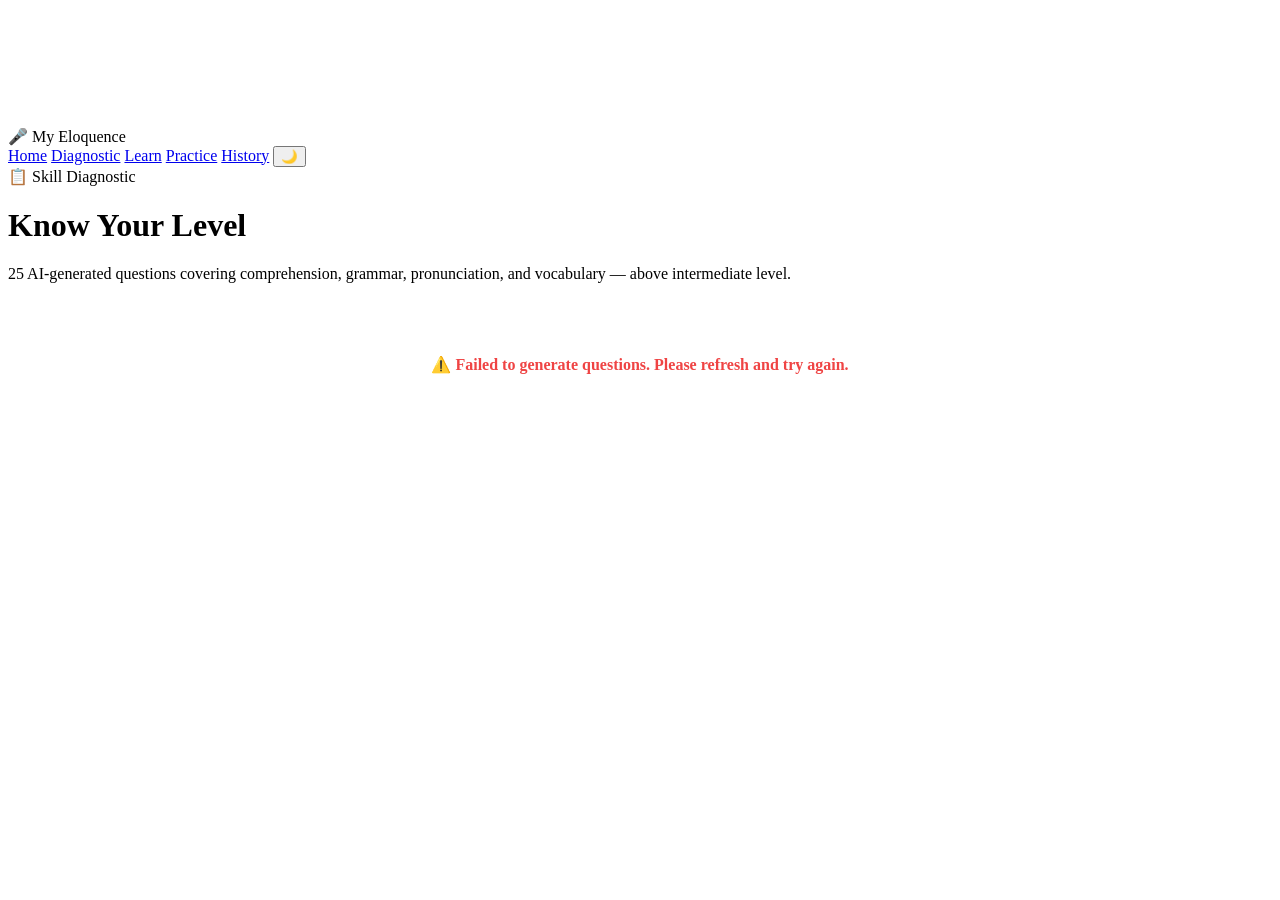
==== diagnostic.html @ 555edbc2 "login system included" ====
<!DOCTYPE html>
<html lang="en">
<head>
  <meta name="viewport" content="width=device-width, initial-scale=1.0">
  <title>My Eloquence— Diagnostic Test</title>
  <link href="https://fonts.googleapis.com/css2?family=Outfit:wght@400;500;600;700;800;900&display=swap" rel="stylesheet">
  <link rel="stylesheet" href="style.css">
  <style>
    .quiz-wrap { animation: fadeUp 0.6s ease both; }

    .progress-bar-bg {
      background: rgba(99,102,241,0.12);
      border-radius: 99px;
      height: 8px;
      margin-bottom: 28px;
      overflow: hidden;
    }
    .progress-bar-fill {
      height: 100%;
      background: linear-gradient(90deg, var(--primary), var(--accent));
      border-radius: 99px;
      transition: width 0.4s ease;
    }

    .q-number { font-size: 0.8rem; font-weight: 800; color: var(--primary); text-transform: uppercase; letter-spacing: 1px; margin-bottom: 10px; }
    .q-category { display: inline-block; font-size: 0.75rem; font-weight: 700; padding: 3px 12px; border-radius: 99px; margin-bottom: 14px; }
    .cat-grammar { background: rgba(99,102,241,0.12); color: #6366f1; }
    .cat-vocabulary { background: rgba(34,211,238,0.12); color: #0891b2; }
    .cat-pronunciation { background: rgba(251,146,60,0.15); color: #ea580c; }
    .cat-comprehension { background: rgba(34,197,94,0.12); color: #16a34a; }

    .q-text { font-size: 1.15rem; font-weight: 700; color: var(--text); margin-bottom: 22px; line-height: 1.5; }

    .options { display: flex; flex-direction: column; gap: 12px; }

    .option {
      background: rgba(255,255,255,0.7);
      border: 2px solid var(--border);
      border-radius: 14px;
      padding: 14px 18px;
      font-family: 'Nunito', sans-serif;
      font-size: 0.97rem;
      font-weight: 600;
      color: var(--text);
      cursor: pointer;
      text-align: left;
      transition: all 0.2s ease;
    }
    .option:hover { border-color: var(--primary); background: rgba(99,102,241,0.07); transform: translateX(4px); }
    .option.correct { border-color: #22c55e; background: rgba(34,197,94,0.1); color: #15803d; }
    .option.wrong { border-color: #ef4444; background: rgba(239,68,68,0.1); color: #dc2626; }
    .option.disabled { pointer-events: none; }

    .next-btn { display: none; margin-top: 20px; width: 100%; justify-content: center; }

    .result-wrap { text-align: center; animation: fadeUp 0.7s ease both; }
    .score-circle {
      width: 140px; height: 140px;
      border-radius: 50%;
      background: linear-gradient(135deg, var(--primary), var(--accent));
      display: flex; flex-direction: column;
      align-items: center; justify-content: center;
      margin: 0 auto 24px;
      box-shadow: 0 12px 40px rgba(99,102,241,0.35);
    }
    .score-num { font-family: 'Syne', sans-serif; font-size: 2.8rem; font-weight: 800; color: white; line-height: 1; }
    .score-label { font-size: 0.8rem; font-weight: 700; color: rgba(255,255,255,0.8); }

    .level-badge { display: inline-block; font-size: 1.1rem; font-weight: 800; padding: 10px 28px; border-radius: 99px; margin-bottom: 20px; }
    .level-beginner { background: rgba(239,68,68,0.12); color: #dc2626; border: 2px solid rgba(239,68,68,0.25); }
    .level-intermediate { background: rgba(251,146,60,0.12); color: #ea580c; border: 2px solid rgba(251,146,60,0.25); }
    .level-advanced { background: rgba(34,197,94,0.12); color: #16a34a; border: 2px solid rgba(34,197,94,0.25); }

    .result-msg { font-size: 1rem; color: var(--text-muted); line-height: 1.7; max-width: 420px; margin: 0 auto 28px; }

    .section-scores { display: grid; grid-template-columns: repeat(2, 1fr); gap: 12px; margin: 24px 0; text-align: left; }
    .section-score-item { background: rgba(255,255,255,0.7); border: 1px solid var(--border); border-radius: 14px; padding: 14px 16px; }
    .section-score-item .s-label { font-size: 0.78rem; font-weight: 800; text-transform: uppercase; letter-spacing: 0.8px; color: var(--text-muted); margin-bottom: 6px; }
    .section-score-item .s-val { font-size: 1.3rem; font-weight: 900; color: var(--primary); }

    .result-actions { display: flex; gap: 12px; justify-content: center; flex-wrap: wrap; margin-top: 10px; }

    .loading-box { text-align: center; padding: 40px 20px; }
    .loading-box .spinner {
      width: 48px; height: 48px;
      border: 4px solid rgba(99,102,241,0.2);
      border-top-color: var(--primary);
      border-radius: 50%;
      animation: spin 0.8s linear infinite;
      margin: 0 auto 16px;
    }
    @keyframes spin { to { transform: rotate(360deg); } }
    .loading-box p { font-weight: 700; color: var(--text-muted); }

    body.dark .option { background: rgba(30,30,50,0.7); color: #e2e8f0; border-color: rgba(99,102,241,0.2); }
    body.dark .option:hover { background: rgba(99,102,241,0.15); }
    body.dark .option.correct { background: rgba(34,197,94,0.15); color: #4ade80; }
    body.dark .option.wrong { background: rgba(239,68,68,0.15); color: #f87171; }
    body.dark .q-text { color: #e2e8f0; }
    body.dark .section-score-item { background: rgba(30,30,50,0.7); border-color: rgba(99,102,241,0.2); }
    body.dark .result-msg { color: #94a3b8; }
    body.dark .progress-bar-bg { background: rgba(99,102,241,0.2); }

    @media (max-width: 600px) {
      .section-scores { grid-template-columns: 1fr; }
      .score-circle { width: 120px; height: 120px; }
      .score-num { font-size: 2.2rem; }
    }
  </style>
</head>
<body>

<div class="bg-orb orb1"></div>
<div class="bg-orb orb2"></div>
<div class="bg-orb orb3"></div>
<div class="particles" id="particles"></div>

<div class="container">

  <nav>
    <div class="logo">🎤 My Eloquence</div>
   <div class="nav-links">
  <a href="index.html">Home</a>
  <a href="diagnostic.html" class="active">Diagnostic</a>
  <a href="learn.html">Learn</a>
  <a href="exercise.html">Practice</a>
  <a href="history.html">History</a>
  <button class="dark-toggle" id="darkToggle" onclick="toggleDark()">🌙</button>
</div>
  </nav>

  <div class="page-header">
    <div class="badge">📋 Skill Diagnostic</div>
    <h1>Know Your <span class="highlight">Level</span></h1>
    <p class="subtitle">25 AI-generated questions covering comprehension, grammar, pronunciation, and vocabulary — above intermediate level.</p>
  </div>

  <!-- Loading -->
  <div class="card loading-box" id="loadingCard">
    <div class="spinner"></div>
    <p>AI is generating your 25 questions...</p>
  </div>

  <!-- Quiz -->
  <div class="card quiz-wrap" id="quizCard" style="display:none;">
    <div class="q-number" id="qNumber">Question 1 of 25</div>
    <div class="progress-bar-bg">
      <div class="progress-bar-fill" id="progressBar" style="width: 4%"></div>
    </div>
    <div class="q-category" id="qCategory"></div>
    <div class="q-text" id="qText"></div>
    <div class="options" id="optionsContainer"></div>
    <button class="btn-primary next-btn" id="nextBtn" onclick="nextQuestion()">
      Next <svg width="16" height="16" viewBox="0 0 24 24" fill="none" stroke="currentColor" stroke-width="2.5"><path d="M5 12h14M12 5l7 7-7 7"/></svg>
    </button>
  </div>

  <!-- Results -->
  <div class="card result-wrap" id="resultCard" style="display:none;">
    <div class="score-circle">
      <div class="score-num" id="scoreNum">0</div>
      <div class="score-label">out of 25</div>
    </div>
    <div class="level-badge" id="levelBadge"></div>
    <p class="result-msg" id="resultMsg"></p>
    <div class="section-scores">
      <div class="section-score-item">
        <div class="s-label">📖 Comprehension</div>
        <div class="s-val" id="sComprehension">0/5</div>
      </div>
      <div class="section-score-item">
        <div class="s-label">🔤 Grammar</div>
        <div class="s-val" id="sGrammar">0/10</div>
      </div>
      <div class="section-score-item">
        <div class="s-label">🗣️ Pronunciation</div>
        <div class="s-val" id="sPronunciation">0/5</div>
      </div>
      <div class="section-score-item">
        <div class="s-label">📚 Vocabulary</div>
        <div class="s-val" id="sVocabulary">0/5</div>
      </div>
    </div>
    <div class="result-actions">
      <button class="btn-secondary" onclick="startQuiz()">🔄 New AI Test</button>
      <a href="exercise.html"><button class="btn-primary">🎤 Start Practicing</button></a>
    </div>
  </div>

</div>

<script>
let questions = [];
let current = 0;
let score = 0;
let sectionScores = { Comprehension: 0, Grammar: 0, Pronunciation: 0, Vocabulary: 0 };

async function startQuiz() {
  current = 0; score = 0;
  sectionScores = { Comprehension: 0, Grammar: 0, Pronunciation: 0, Vocabulary: 0 };

  document.getElementById('resultCard').style.display = 'none';
  document.getElementById('quizCard').style.display = 'none';
  document.getElementById('loadingCard').style.display = 'block';
  document.getElementById('loadingCard').innerHTML = `<div class="spinner"></div><p>AI is generating your 25 questions...</p>`;

  try {
    const response = await fetch("https://speech-ai-website-1.onrender.com/generate-questions", {
      method: "POST",
      headers: { "Content-Type": "application/json" }
    });

    const data = await response.json();
    questions = data.questions;

    document.getElementById('loadingCard').style.display = 'none';
    document.getElementById('quizCard').style.display = 'block';
    loadQuestion();

  } catch (err) {
    console.error(err);
    document.getElementById('loadingCard').innerHTML = `
      <p style="color:#ef4444;font-weight:700;">⚠️ Failed to generate questions. Please refresh and try again.</p>
    `;
  }
}

function getCatClass(category) {
  const map = {
    "Grammar": "cat-grammar",
    "Vocabulary": "cat-vocabulary",
    "Pronunciation": "cat-pronunciation",
    "Comprehension": "cat-comprehension"
  };
  return map[category] || "cat-grammar";
}

function loadQuestion() {
  const q = questions[current];
  document.getElementById('qNumber').textContent = `Question ${current + 1} of ${questions.length}`;
  document.getElementById('progressBar').style.width = `${((current + 1) / questions.length) * 100}%`;
  document.getElementById('qCategory').textContent = q.category;
  document.getElementById('qCategory').className = `q-category ${getCatClass(q.category)}`;
  document.getElementById('qText').textContent = q.question;

  const container = document.getElementById('optionsContainer');
  container.innerHTML = '';
  q.options.forEach((opt, i) => {
    const btn = document.createElement('button');
    btn.className = 'option';
    btn.textContent = opt;
    btn.onclick = () => selectAnswer(i, btn);
    container.appendChild(btn);
  });

  document.getElementById('nextBtn').style.display = 'none';
}

function selectAnswer(index, btn) {
  const q = questions[current];
  const allOptions = document.querySelectorAll('.option');
  allOptions.forEach(o => o.classList.add('disabled'));

  if (index === q.answer) {
    btn.classList.add('correct');
    score++;
    if (sectionScores[q.category] !== undefined) sectionScores[q.category]++;
  } else {
    btn.classList.add('wrong');
    allOptions[q.answer].classList.add('correct');
  }

  const nextBtn = document.getElementById('nextBtn');
  nextBtn.style.display = 'flex';
  nextBtn.textContent = current === questions.length - 1 ? '🏁 See Results' : 'Next →';
}

function nextQuestion() {
  current++;
  if (current < questions.length) {
    loadQuestion();
  } else {
    showResults();
  }
}

function showResults() {
  document.getElementById('quizCard').style.display = 'none';
  document.getElementById('resultCard').style.display = 'block';
  document.getElementById('scoreNum').textContent = score;

  let level, msg, badgeClass;
  if (score <= 10) {
    level = "Beginner"; badgeClass = "level-beginner";
    msg = "Keep practicing! Focus on grammar fundamentals, build your vocabulary daily, and read more to improve comprehension. My Eloquence is here to help you grow.";
  } else if (score <= 18) {
    level = "Intermediate"; badgeClass = "level-intermediate";
    msg = "Solid performance! You have a good grasp of English but push further — focus on advanced grammar, pronunciation precision, and reading complex texts.";
  } else {
    level = "Advanced"; badgeClass = "level-advanced";
    msg = "Outstanding! You're at an advanced level. Focus on mastering nuance, tone, and delivery to become a truly exceptional public speaker.";
  }

  const badge = document.getElementById('levelBadge');
  badge.textContent = `🏅 ${level}`;
  badge.className = `level-badge ${badgeClass}`;
  document.getElementById('resultMsg').textContent = msg;

  document.getElementById('sComprehension').textContent = `${sectionScores['Comprehension']}/5`;
  document.getElementById('sGrammar').textContent = `${sectionScores['Grammar']}/10`;
  document.getElementById('sPronunciation').textContent = `${sectionScores['Pronunciation']}/5`;
  document.getElementById('sVocabulary').textContent = `${sectionScores['Vocabulary']}/5`;
}

function toggleDark() {
  document.body.classList.toggle('dark');
  const btn = document.getElementById('darkToggle');
  btn.textContent = document.body.classList.contains('dark') ? '☀️' : '🌙';
  localStorage.setItem('dark', document.body.classList.contains('dark'));
}
if (localStorage.getItem('dark') === 'true') {
  document.body.classList.add('dark');
  document.getElementById('darkToggle').textContent = '☀️';
}

const container = document.getElementById('particles');
for (let i = 0; i < 18; i++) {
  const p = document.createElement('div');
  p.className = 'particle';
  p.style.left = Math.random() * 100 + 'vw';
  p.style.animationDelay = Math.random() * 8 + 's';
  p.style.animationDuration = (6 + Math.random() * 8) + 's';
  p.style.width = p.style.height = (4 + Math.random() * 6) + 'px';
  p.style.opacity = 0.15 + Math.random() * 0.25;
  container.appendChild(p);
}

startQuiz();
</script>

</body>
</html>
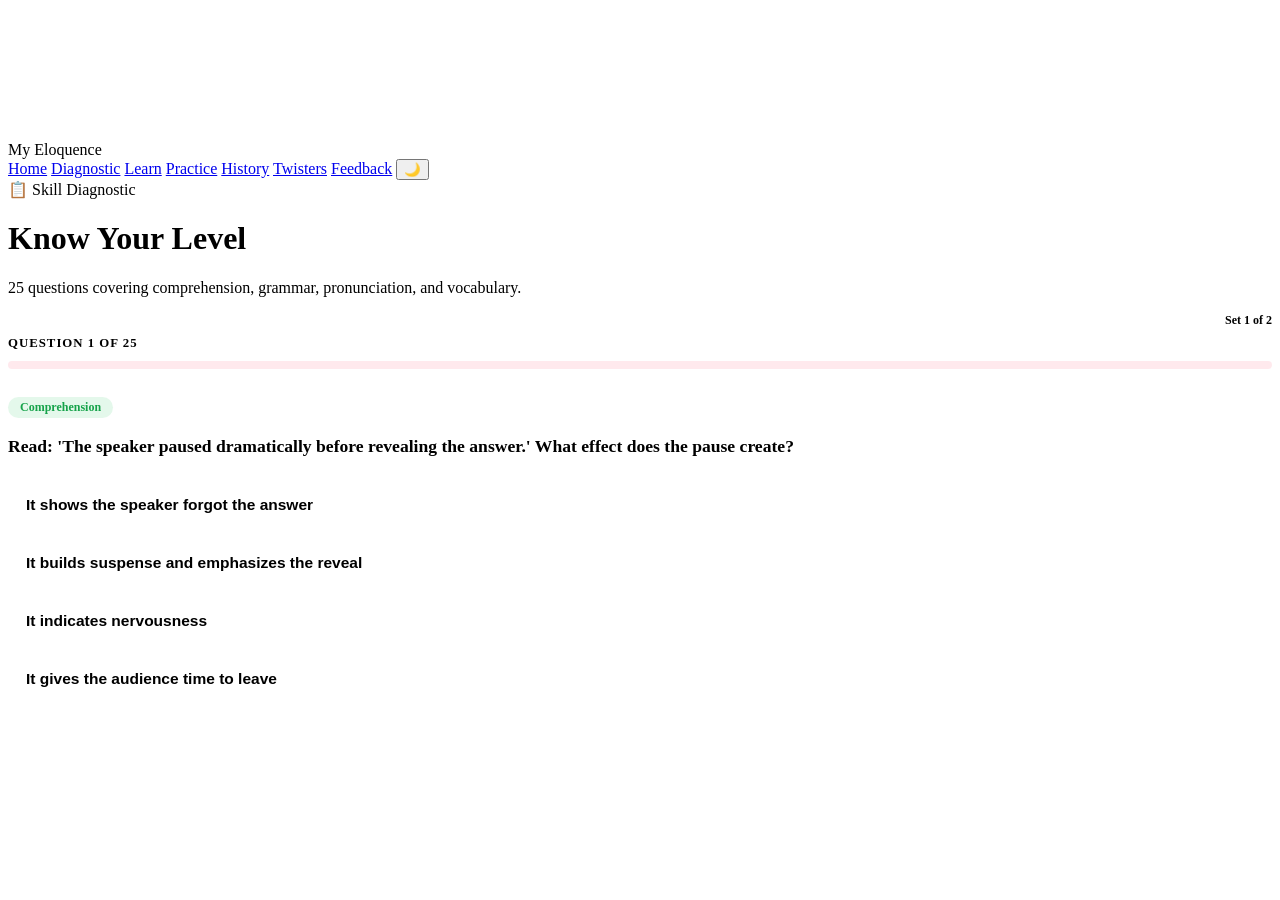
==== commit 1a4e0650: "icon change" ====
--- a/diagnostic.html
+++ b/diagnostic.html
@@ -1,106 +1,52 @@
 <!DOCTYPE html>
 <html lang="en">
 <head>
+  <meta charset="UTF-8">
   <meta name="viewport" content="width=device-width, initial-scale=1.0">
-  <title>My Eloquence— Diagnostic Test</title>
+  <title>My Eloquence — Diagnostic Test</title>
   <link href="https://fonts.googleapis.com/css2?family=Outfit:wght@400;500;600;700;800;900&display=swap" rel="stylesheet">
   <link rel="stylesheet" href="style.css">
   <style>
     .quiz-wrap { animation: fadeUp 0.6s ease both; }
-
-    .progress-bar-bg {
-      background: rgba(99,102,241,0.12);
-      border-radius: 99px;
-      height: 8px;
-      margin-bottom: 28px;
-      overflow: hidden;
-    }
-    .progress-bar-fill {
-      height: 100%;
-      background: linear-gradient(90deg, var(--primary), var(--accent));
-      border-radius: 99px;
-      transition: width 0.4s ease;
-    }
-
+    .progress-bar-bg { background: rgba(255,75,110,0.12); border-radius: 99px; height: 8px; margin-bottom: 28px; overflow: hidden; }
+    .progress-bar-fill { height: 100%; background: linear-gradient(90deg, var(--primary), var(--accent)); border-radius: 99px; transition: width 0.4s ease; }
     .q-number { font-size: 0.8rem; font-weight: 800; color: var(--primary); text-transform: uppercase; letter-spacing: 1px; margin-bottom: 10px; }
     .q-category { display: inline-block; font-size: 0.75rem; font-weight: 700; padding: 3px 12px; border-radius: 99px; margin-bottom: 14px; }
     .cat-grammar { background: rgba(99,102,241,0.12); color: #6366f1; }
     .cat-vocabulary { background: rgba(34,211,238,0.12); color: #0891b2; }
     .cat-pronunciation { background: rgba(251,146,60,0.15); color: #ea580c; }
     .cat-comprehension { background: rgba(34,197,94,0.12); color: #16a34a; }
-
-    .q-text { font-size: 1.15rem; font-weight: 700; color: var(--text); margin-bottom: 22px; line-height: 1.5; }
-
+    .q-text { font-size: 1.1rem; font-weight: 700; color: var(--text); margin-bottom: 22px; line-height: 1.6; }
     .options { display: flex; flex-direction: column; gap: 12px; }
-
-    .option {
-      background: rgba(255,255,255,0.7);
-      border: 2px solid var(--border);
-      border-radius: 14px;
-      padding: 14px 18px;
-      font-family: 'Nunito', sans-serif;
-      font-size: 0.97rem;
-      font-weight: 600;
-      color: var(--text);
-      cursor: pointer;
-      text-align: left;
-      transition: all 0.2s ease;
-    }
-    .option:hover { border-color: var(--primary); background: rgba(99,102,241,0.07); transform: translateX(4px); }
+    .option { background: rgba(255,255,255,0.7); border: 2px solid var(--border); border-radius: 14px; padding: 14px 18px; font-family: 'Outfit', sans-serif; font-size: 0.97rem; font-weight: 600; color: var(--text); cursor: pointer; text-align: left; transition: all 0.2s ease; }
+    .option:hover { border-color: var(--primary); background: rgba(255,75,110,0.06); transform: translateX(4px); }
     .option.correct { border-color: #22c55e; background: rgba(34,197,94,0.1); color: #15803d; }
     .option.wrong { border-color: #ef4444; background: rgba(239,68,68,0.1); color: #dc2626; }
     .option.disabled { pointer-events: none; }
-
     .next-btn { display: none; margin-top: 20px; width: 100%; justify-content: center; }
-
     .result-wrap { text-align: center; animation: fadeUp 0.7s ease both; }
-    .score-circle {
-      width: 140px; height: 140px;
-      border-radius: 50%;
-      background: linear-gradient(135deg, var(--primary), var(--accent));
-      display: flex; flex-direction: column;
-      align-items: center; justify-content: center;
-      margin: 0 auto 24px;
-      box-shadow: 0 12px 40px rgba(99,102,241,0.35);
-    }
-    .score-num { font-family: 'Syne', sans-serif; font-size: 2.8rem; font-weight: 800; color: white; line-height: 1; }
+    .score-circle { width: 140px; height: 140px; border-radius: 50%; background: linear-gradient(135deg, var(--primary), var(--accent)); display: flex; flex-direction: column; align-items: center; justify-content: center; margin: 0 auto 24px; box-shadow: 0 12px 40px rgba(255,75,110,0.3); }
+    .score-num { font-family: 'Outfit', sans-serif; font-size: 2.8rem; font-weight: 800; color: white; line-height: 1; }
     .score-label { font-size: 0.8rem; font-weight: 700; color: rgba(255,255,255,0.8); }
-
     .level-badge { display: inline-block; font-size: 1.1rem; font-weight: 800; padding: 10px 28px; border-radius: 99px; margin-bottom: 20px; }
     .level-beginner { background: rgba(239,68,68,0.12); color: #dc2626; border: 2px solid rgba(239,68,68,0.25); }
     .level-intermediate { background: rgba(251,146,60,0.12); color: #ea580c; border: 2px solid rgba(251,146,60,0.25); }
     .level-advanced { background: rgba(34,197,94,0.12); color: #16a34a; border: 2px solid rgba(34,197,94,0.25); }
-
     .result-msg { font-size: 1rem; color: var(--text-muted); line-height: 1.7; max-width: 420px; margin: 0 auto 28px; }
-
     .section-scores { display: grid; grid-template-columns: repeat(2, 1fr); gap: 12px; margin: 24px 0; text-align: left; }
     .section-score-item { background: rgba(255,255,255,0.7); border: 1px solid var(--border); border-radius: 14px; padding: 14px 16px; }
     .section-score-item .s-label { font-size: 0.78rem; font-weight: 800; text-transform: uppercase; letter-spacing: 0.8px; color: var(--text-muted); margin-bottom: 6px; }
     .section-score-item .s-val { font-size: 1.3rem; font-weight: 900; color: var(--primary); }
-
     .result-actions { display: flex; gap: 12px; justify-content: center; flex-wrap: wrap; margin-top: 10px; }
-
-    .loading-box { text-align: center; padding: 40px 20px; }
-    .loading-box .spinner {
-      width: 48px; height: 48px;
-      border: 4px solid rgba(99,102,241,0.2);
-      border-top-color: var(--primary);
-      border-radius: 50%;
-      animation: spin 0.8s linear infinite;
-      margin: 0 auto 16px;
-    }
-    @keyframes spin { to { transform: rotate(360deg); } }
-    .loading-box p { font-weight: 700; color: var(--text-muted); }
-
-    body.dark .option { background: rgba(30,30,50,0.7); color: #e2e8f0; border-color: rgba(99,102,241,0.2); }
-    body.dark .option:hover { background: rgba(99,102,241,0.15); }
+    .set-badge { font-size: 0.75rem; color: var(--text-muted); text-align: right; margin-bottom: 8px; font-weight: 600; }
+    body.dark .option { background: rgba(22,22,31,0.8); color: #f0f0ff; border-color: rgba(124,131,255,0.2); }
+    body.dark .option:hover { background: rgba(124,131,255,0.1); }
     body.dark .option.correct { background: rgba(34,197,94,0.15); color: #4ade80; }
     body.dark .option.wrong { background: rgba(239,68,68,0.15); color: #f87171; }
-    body.dark .q-text { color: #e2e8f0; }
-    body.dark .section-score-item { background: rgba(30,30,50,0.7); border-color: rgba(99,102,241,0.2); }
-    body.dark .result-msg { color: #94a3b8; }
-    body.dark .progress-bar-bg { background: rgba(99,102,241,0.2); }
-
+    body.dark .q-text { color: #f0f0ff; }
+    body.dark .section-score-item { background: rgba(22,22,31,0.8); border-color: rgba(124,131,255,0.2); }
+    body.dark .result-msg { color: #7070a0; }
+    body.dark .progress-bar-bg { background: rgba(124,131,255,0.15); }
     @media (max-width: 600px) {
       .section-scores { grid-template-columns: 1fr; }
       .score-circle { width: 120px; height: 120px; }
@@ -116,36 +62,31 @@
 <div class="particles" id="particles"></div>
 
 <div class="container">
-
   <nav>
-    <div class="logo">🎤 My Eloquence</div>
-   <div class="nav-links">
-  <a href="index.html">Home</a>
-  <a href="diagnostic.html" class="active">Diagnostic</a>
-  <a href="learn.html">Learn</a>
-  <a href="exercise.html">Practice</a>
-  <a href="history.html">History</a>
-  <button class="dark-toggle" id="darkToggle" onclick="toggleDark()">🌙</button>
-</div>
+    <div class="logo">My Eloquence</div>
+    <div class="nav-links">
+      <a href="index.html">Home</a>
+      <a href="diagnostic.html" class="active">Diagnostic</a>
+      <a href="learn.html">Learn</a>
+      <a href="exercise.html">Practice</a>
+      <a href="history.html">History</a>
+      <a href="twisters.html">Twisters</a>
+      <a href="feedback.html">Feedback</a>
+      <button class="dark-toggle" id="darkToggle" onclick="toggleDark()">🌙</button>
+    </div>
   </nav>
 
   <div class="page-header">
     <div class="badge">📋 Skill Diagnostic</div>
     <h1>Know Your <span class="highlight">Level</span></h1>
-    <p class="subtitle">25 AI-generated questions covering comprehension, grammar, pronunciation, and vocabulary — above intermediate level.</p>
+    <p class="subtitle">25 questions covering comprehension, grammar, pronunciation, and vocabulary.</p>
   </div>
 
-  <!-- Loading -->
-  <div class="card loading-box" id="loadingCard">
-    <div class="spinner"></div>
-    <p>AI is generating your 25 questions...</p>
-  </div>
-
-  <!-- Quiz -->
-  <div class="card quiz-wrap" id="quizCard" style="display:none;">
+  <div class="card quiz-wrap" id="quizCard">
+    <div class="set-badge" id="setBadge"></div>
     <div class="q-number" id="qNumber">Question 1 of 25</div>
     <div class="progress-bar-bg">
-      <div class="progress-bar-fill" id="progressBar" style="width: 4%"></div>
+      <div class="progress-bar-fill" id="progressBar" style="width:4%"></div>
     </div>
     <div class="q-category" id="qCategory"></div>
     <div class="q-text" id="qText"></div>
@@ -155,7 +96,6 @@
     </button>
   </div>
 
-  <!-- Results -->
   <div class="card result-wrap" id="resultCard" style="display:none;">
     <div class="score-circle">
       <div class="score-num" id="scoreNum">0</div>
@@ -182,57 +122,80 @@
       </div>
     </div>
     <div class="result-actions">
-      <button class="btn-secondary" onclick="startQuiz()">🔄 New AI Test</button>
+      <button class="btn-secondary" onclick="location.reload()">🔄 Try Other Set</button>
       <a href="exercise.html"><button class="btn-primary">🎤 Start Practicing</button></a>
     </div>
   </div>
-
 </div>
 
 <script>
-let questions = [];
-let current = 0;
-let score = 0;
+const set1 = [
+  { category: "Comprehension", question: "Read: 'The speaker paused dramatically before revealing the answer.' What effect does the pause create?", options: ["It shows the speaker forgot the answer", "It builds suspense and emphasizes the reveal", "It indicates nervousness", "It gives the audience time to leave"], answer: 1 },
+  { category: "Comprehension", question: "Read: 'Her monotone delivery put the audience to sleep despite her brilliant content.' What is the main issue?", options: ["The content was poor", "The delivery lacked vocal variety", "She spoke too fast", "She used too many filler words"], answer: 1 },
+  { category: "Comprehension", question: "Read: 'He used anaphora — repeating I have a dream — to build emotional momentum.' What is anaphora?", options: ["A type of pause", "Repetition of a phrase at the start of successive sentences", "A breathing technique", "A question and answer technique"], answer: 1 },
+  { category: "Comprehension", question: "Read: 'The debater used logos — citing statistics and peer-reviewed research — to support her claim.' What is logos?", options: ["Emotional appeal", "Appeal through logic and evidence", "Speaker credibility", "Use of metaphors"], answer: 1 },
+  { category: "Comprehension", question: "Read: 'Despite his strong vocabulary, his mispronunciation of key terms undermined his credibility.' What is the main takeaway?", options: ["Vocabulary is not important", "Pronunciation affects how credible a speaker sounds", "Key terms should be avoided", "Credibility depends only on content"], answer: 1 },
+  { category: "Grammar", question: "Choose the correct sentence:", options: ["Neither of the students have submitted their work.", "Neither of the students has submitted their work.", "Neither of the students has submitted his work.", "Neither of the student has submitted their work."], answer: 1 },
+  { category: "Grammar", question: "Which sentence uses the subjunctive mood correctly?", options: ["I wish I was taller.", "I wish I were taller.", "I wish I am taller.", "I wish I be taller."], answer: 1 },
+  { category: "Grammar", question: "Identify the correct passive voice:", options: ["The report was wrote by the manager.", "The report was written by the manager.", "The report were written by the manager.", "The report has wrote by the manager."], answer: 1 },
+  { category: "Grammar", question: "Which is the correct third conditional?", options: ["If I studied, I would pass.", "If I had studied, I would have passed.", "If I would study, I will pass.", "If I study, I would have passed."], answer: 1 },
+  { category: "Grammar", question: "Choose the correct article usage:", options: ["She is best student in class.", "She is the best student in the class.", "She is a best student in class.", "She is best student in the class."], answer: 1 },
+  { category: "Grammar", question: "Which sentence has correct subject-verb agreement?", options: ["The team are playing well.", "The team is playing well.", "The teams is playing well.", "The team were playing good."], answer: 1 },
+  { category: "Grammar", question: "Identify the dangling modifier:", options: ["Running quickly, the bus was missed.", "Running quickly, she missed the bus.", "She missed the bus running quickly.", "The bus was missed because she ran."], answer: 0 },
+  { category: "Grammar", question: "Choose the correct tense: 'By the time she arrived, they ___ for two hours.'", options: ["waited", "were waiting", "had been waiting", "have been waiting"], answer: 2 },
+  { category: "Grammar", question: "Which uses the gerund correctly?", options: ["She avoided to speak in public.", "She avoided speaking in public.", "She avoided speak in public.", "She avoided spoken in public."], answer: 1 },
+  { category: "Grammar", question: "Identify the correct comparative form:", options: ["This speech is more better than the last.", "This speech is better than the last.", "This speech is more good than the last.", "This speech is gooder than the last."], answer: 1 },
+  { category: "Pronunciation", question: "Which word has a silent 'b'?", options: ["bomb", "born", "bent", "bind"], answer: 0 },
+  { category: "Pronunciation", question: "How is 'cache' correctly pronounced?", options: ["ka-SHAY", "CATCH", "CASH", "KAY-she"], answer: 2 },
+  { category: "Pronunciation", question: "Which word is stressed on the SECOND syllable?", options: ["PREsent (noun)", "beGIN", "TAble", "OPen"], answer: 1 },
+  { category: "Pronunciation", question: "The word 'colonel' is pronounced as:", options: ["col-O-nel", "KER-nel", "COL-nel", "col-o-NEL"], answer: 1 },
+  { category: "Pronunciation", question: "In which word does 'gh' make an 'f' sound?", options: ["though", "through", "tough", "thought"], answer: 2 },
+  { category: "Vocabulary", question: "What does 'loquacious' mean?", options: ["Silent and reserved", "Extremely talkative", "Well-organized", "Highly intelligent"], answer: 1 },
+  { category: "Vocabulary", question: "Choose the correct word: 'His speech was ___; it inspired everyone in the room.'", options: ["mundane", "banal", "galvanizing", "tedious"], answer: 2 },
+  { category: "Vocabulary", question: "What is the meaning of 'verbose'?", options: ["Using too many words", "Speaking very quietly", "Being direct and concise", "Having a strong accent"], answer: 0 },
+  { category: "Vocabulary", question: "Which word means 'to speak in a hesitant, unclear way'?", options: ["articulate", "enunciate", "mumble", "project"], answer: 2 },
+  { category: "Vocabulary", question: "What does 'extemporaneous' mean in the context of speaking?", options: ["Extremely long", "Spoken without preparation", "Very emotional", "Using complex vocabulary"], answer: 1 }
+];
+
+const set2 = [
+  { category: "Comprehension", question: "Read: 'The politician used pathos — sharing a personal story of loss — to connect with voters.' What is pathos?", options: ["Logical argument", "Use of statistics", "Emotional appeal", "Speaker's credibility"], answer: 2 },
+  { category: "Comprehension", question: "Read: 'Her ethos was established through her 20 years of medical experience before she spoke.' What is ethos?", options: ["Emotional connection", "Logical reasoning", "Credibility and trustworthiness", "Use of examples"], answer: 2 },
+  { category: "Comprehension", question: "Read: 'He signposted his speech clearly: firstly, secondly, and finally — the audience always knew where he was.' What is signposting?", options: ["Using visual aids", "Guiding the audience through the speech structure", "Repeating key points", "Asking questions"], answer: 1 },
+  { category: "Comprehension", question: "Read: 'The speaker's upspeak — ending statements with a rising pitch — made her sound uncertain even about facts she knew well.' What is upspeak?", options: ["Speaking too loudly", "Ending statements with a question-like rising pitch", "Speaking too fast", "Using filler words"], answer: 1 },
+  { category: "Comprehension", question: "Read: 'His vocal variety — varying pace, pitch, and volume — kept the 500-person audience engaged for 45 minutes.' What mainly kept them engaged?", options: ["The length of the speech", "The size of the audience", "Variation in how he delivered the speech", "The topic itself"], answer: 2 },
+  { category: "Grammar", question: "Which sentence is grammatically correct?", options: ["Between you and I, this is wrong.", "Between you and me, this is wrong.", "Between you and myself, this is wrong.", "Between I and you, this is wrong."], answer: 1 },
+  { category: "Grammar", question: "Choose the correct form: 'She ___ here since 2018.'", options: ["works", "worked", "has been working", "is working"], answer: 2 },
+  { category: "Grammar", question: "Which is a split infinitive?", options: ["To speak clearly is important.", "She wanted to quickly speak.", "She spoke clearly and confidently.", "To be or not to be."], answer: 1 },
+  { category: "Grammar", question: "Choose the correct relative pronoun: 'The speaker ___ won the award was outstanding.'", options: ["which", "whom", "who", "whose"], answer: 2 },
+  { category: "Grammar", question: "Identify the correct use of 'fewer' vs 'less':", options: ["There are less people today.", "There are fewer people today.", "There is fewer people today.", "There are less persons today."], answer: 1 },
+  { category: "Grammar", question: "Which sentence uses reported speech correctly?", options: ["She said she is happy.", "She said that she was happy.", "She said that she is happy.", "She told she was happy."], answer: 1 },
+  { category: "Grammar", question: "Choose the correct modal verb: 'You ___ have told me earlier — now it's too late.'", options: ["should", "shall", "will", "can"], answer: 0 },
+  { category: "Grammar", question: "Which sentence has a misplaced modifier?", options: ["She almost drove her children to school every day.", "She drove her children to school almost every day.", "Almost every day she drove her children to school.", "She drove almost every day to school."], answer: 0 },
+  { category: "Grammar", question: "Choose the correct preposition: 'He is good ___ public speaking.'", options: ["in", "on", "at", "for"], answer: 2 },
+  { category: "Grammar", question: "Which sentence uses the correct form of the verb?", options: ["The data shows a clear trend.", "The data show a clear trend.", "Both are acceptable.", "Neither is correct."], answer: 2 },
+  { category: "Pronunciation", question: "How many syllables does 'particularly' have?", options: ["4", "5", "6", "3"], answer: 1 },
+  { category: "Pronunciation", question: "Which word has a silent 'k'?", options: ["kite", "knock", "king", "keep"], answer: 1 },
+  { category: "Pronunciation", question: "The word 'quinoa' is correctly pronounced as:", options: ["KWIN-o-a", "KEEN-wah", "kwi-NO-ah", "KEE-no-ah"], answer: 1 },
+  { category: "Pronunciation", question: "Which word is stressed on the FIRST syllable when used as a noun?", options: ["reCORD", "PREsent", "conTENT", "perMIT"], answer: 1 },
+  { category: "Pronunciation", question: "The 'th' in 'this' is:", options: ["Unvoiced", "Voiced", "Silent", "Aspirated"], answer: 1 },
+  { category: "Vocabulary", question: "What does 'circumlocution' mean?", options: ["Speaking directly and concisely", "Using many words to say something that could be said briefly", "A type of vocal exercise", "The study of speech sounds"], answer: 1 },
+  { category: "Vocabulary", question: "Choose the word that means 'able to speak fluently and coherently':", options: ["inarticulate", "taciturn", "articulate", "reticent"], answer: 2 },
+  { category: "Vocabulary", question: "What does 'rhetoric' mean?", options: ["Empty, meaningless talk", "The art of effective speaking or writing", "A type of question with no answer", "Stage fright"], answer: 1 },
+  { category: "Vocabulary", question: "Which word means 'a long, pompous speech'?", options: ["soliloquy", "harangue", "anecdote", "monologue"], answer: 1 },
+  { category: "Vocabulary", question: "What does 'prolific' mean?", options: ["Extremely brief", "Producing a large amount of work", "Unable to speak clearly", "Speaking in multiple languages"], answer: 1 }
+];
+
+const questionSets = [set1, set2];
+const setIndex = parseInt(sessionStorage.getItem('diagSetIndex') || '0');
+sessionStorage.setItem('diagSetIndex', (setIndex + 1) % 2);
+const questions = questionSets[setIndex];
+let current = 0, score = 0;
 let sectionScores = { Comprehension: 0, Grammar: 0, Pronunciation: 0, Vocabulary: 0 };
 
-async function startQuiz() {
-  current = 0; score = 0;
-  sectionScores = { Comprehension: 0, Grammar: 0, Pronunciation: 0, Vocabulary: 0 };
-
-  document.getElementById('resultCard').style.display = 'none';
-  document.getElementById('quizCard').style.display = 'none';
-  document.getElementById('loadingCard').style.display = 'block';
-  document.getElementById('loadingCard').innerHTML = `<div class="spinner"></div><p>AI is generating your 25 questions...</p>`;
-
-  try {
-    const response = await fetch("https://speech-ai-website-1.onrender.com/generate-questions", {
-      method: "POST",
-      headers: { "Content-Type": "application/json" }
-    });
-
-    const data = await response.json();
-    questions = data.questions;
-
-    document.getElementById('loadingCard').style.display = 'none';
-    document.getElementById('quizCard').style.display = 'block';
-    loadQuestion();
-
-  } catch (err) {
-    console.error(err);
-    document.getElementById('loadingCard').innerHTML = `
-      <p style="color:#ef4444;font-weight:700;">⚠️ Failed to generate questions. Please refresh and try again.</p>
-    `;
-  }
-}
-
-function getCatClass(category) {
-  const map = {
-    "Grammar": "cat-grammar",
-    "Vocabulary": "cat-vocabulary",
-    "Pronunciation": "cat-pronunciation",
-    "Comprehension": "cat-comprehension"
-  };
-  return map[category] || "cat-grammar";
+document.getElementById('setBadge').textContent = `Set ${setIndex + 1} of 2`;
+
+function getCatClass(c) {
+  return { "Grammar": "cat-grammar", "Vocabulary": "cat-vocabulary", "Pronunciation": "cat-pronunciation", "Comprehension": "cat-comprehension" }[c] || "cat-grammar";
 }
 
 function loadQuestion() {
@@ -242,70 +205,46 @@
   document.getElementById('qCategory').textContent = q.category;
   document.getElementById('qCategory').className = `q-category ${getCatClass(q.category)}`;
   document.getElementById('qText').textContent = q.question;
-
-  const container = document.getElementById('optionsContainer');
-  container.innerHTML = '';
+  const opts = document.getElementById('optionsContainer');
+  opts.innerHTML = '';
   q.options.forEach((opt, i) => {
     const btn = document.createElement('button');
     btn.className = 'option';
     btn.textContent = opt;
     btn.onclick = () => selectAnswer(i, btn);
-    container.appendChild(btn);
+    opts.appendChild(btn);
   });
-
   document.getElementById('nextBtn').style.display = 'none';
 }
 
 function selectAnswer(index, btn) {
   const q = questions[current];
-  const allOptions = document.querySelectorAll('.option');
-  allOptions.forEach(o => o.classList.add('disabled'));
-
-  if (index === q.answer) {
-    btn.classList.add('correct');
-    score++;
-    if (sectionScores[q.category] !== undefined) sectionScores[q.category]++;
-  } else {
-    btn.classList.add('wrong');
-    allOptions[q.answer].classList.add('correct');
-  }
-
-  const nextBtn = document.getElementById('nextBtn');
-  nextBtn.style.display = 'flex';
-  nextBtn.textContent = current === questions.length - 1 ? '🏁 See Results' : 'Next →';
+  document.querySelectorAll('.option').forEach(o => o.classList.add('disabled'));
+  if (index === q.answer) { btn.classList.add('correct'); score++; if (sectionScores[q.category] !== undefined) sectionScores[q.category]++; }
+  else { btn.classList.add('wrong'); document.querySelectorAll('.option')[q.answer].classList.add('correct'); }
+  const nb = document.getElementById('nextBtn');
+  nb.style.display = 'flex';
+  nb.textContent = current === questions.length - 1 ? '🏁 See Results' : 'Next →';
 }
 
 function nextQuestion() {
   current++;
-  if (current < questions.length) {
-    loadQuestion();
-  } else {
-    showResults();
-  }
+  if (current < questions.length) loadQuestion();
+  else showResults();
 }
 
 function showResults() {
   document.getElementById('quizCard').style.display = 'none';
   document.getElementById('resultCard').style.display = 'block';
   document.getElementById('scoreNum').textContent = score;
-
   let level, msg, badgeClass;
-  if (score <= 10) {
-    level = "Beginner"; badgeClass = "level-beginner";
-    msg = "Keep practicing! Focus on grammar fundamentals, build your vocabulary daily, and read more to improve comprehension. My Eloquence is here to help you grow.";
-  } else if (score <= 18) {
-    level = "Intermediate"; badgeClass = "level-intermediate";
-    msg = "Solid performance! You have a good grasp of English but push further — focus on advanced grammar, pronunciation precision, and reading complex texts.";
-  } else {
-    level = "Advanced"; badgeClass = "level-advanced";
-    msg = "Outstanding! You're at an advanced level. Focus on mastering nuance, tone, and delivery to become a truly exceptional public speaker.";
-  }
-
+  if (score <= 10) { level = "Beginner"; badgeClass = "level-beginner"; msg = "Keep practicing! Focus on grammar fundamentals and build your vocabulary daily."; }
+  else if (score <= 18) { level = "Intermediate"; badgeClass = "level-intermediate"; msg = "Solid performance! Push further with advanced grammar and pronunciation precision."; }
+  else { level = "Advanced"; badgeClass = "level-advanced"; msg = "Outstanding! Focus on mastering nuance, tone, and delivery."; }
   const badge = document.getElementById('levelBadge');
   badge.textContent = `🏅 ${level}`;
   badge.className = `level-badge ${badgeClass}`;
   document.getElementById('resultMsg').textContent = msg;
-
   document.getElementById('sComprehension').textContent = `${sectionScores['Comprehension']}/5`;
   document.getElementById('sGrammar').textContent = `${sectionScores['Grammar']}/10`;
   document.getElementById('sPronunciation').textContent = `${sectionScores['Pronunciation']}/5`;
@@ -323,7 +262,7 @@
   document.getElementById('darkToggle').textContent = '☀️';
 }
 
-const container = document.getElementById('particles');
+const diagParticles = document.getElementById('particles');
 for (let i = 0; i < 18; i++) {
   const p = document.createElement('div');
   p.className = 'particle';
@@ -332,11 +271,11 @@
   p.style.animationDuration = (6 + Math.random() * 8) + 's';
   p.style.width = p.style.height = (4 + Math.random() * 6) + 'px';
   p.style.opacity = 0.15 + Math.random() * 0.25;
-  container.appendChild(p);
-}
-
-startQuiz();
+  diagParticles.appendChild(p);
+}
+
+loadQuestion();
 </script>
-
+<script type="module" src="login-widget.js"></script>
 </body>
 </html>
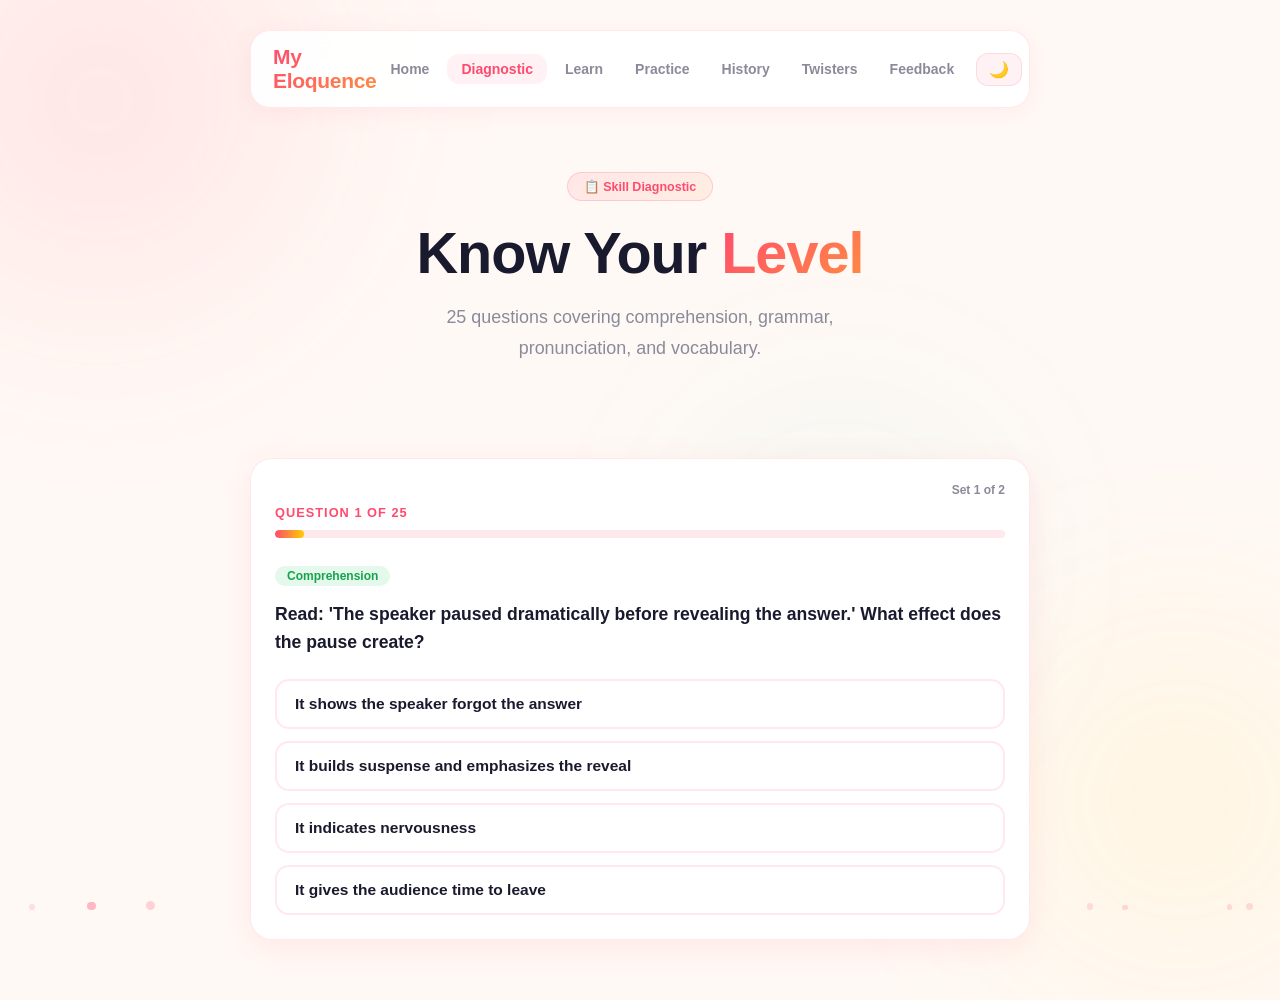
==== commit 63b37af5: "hamburger" ====
--- a/diagnostic.html
+++ b/diagnostic.html
@@ -275,7 +275,13 @@
 }
 
 loadQuestion();
+
 </script>
+<script src="nav.js"></script>
 <script type="module" src="login-widget.js"></script>
+<script type="module" src="login-widget.js">
+  
+</script>
+
 </body>
 </html>
--- a/style.css
+++ b/style.css
@@ -0,0 +1,712 @@
+/* ===== VARIABLES ===== */
+:root {
+  --primary: #ff4b6e;
+  --primary-dark: #e0314f;
+  --accent: #ffce00;
+  --accent2: #00c9a7;
+  --bg: #fff9f5;
+  --card-bg: #ffffff;
+  --text: #1a1a2e;
+  --text-muted: #8a8a9a;
+  --border: rgba(255, 75, 110, 0.12);
+  --shadow: 0 8px 32px rgba(255, 75, 110, 0.1);
+}
+
+/* ===== DARK MODE VARIABLES ===== */
+body.dark {
+  --primary: #7c83ff;
+  --primary-dark: #5c63e0;
+  --accent: #a78bfa;
+  --bg: #0d0d14;
+  --card-bg: #16161f;
+  --text: #f0f0ff;
+  --text-muted: #7070a0;
+  --border: rgba(124, 131, 255, 0.15);
+  --shadow: 0 8px 32px rgba(124, 131, 255, 0.1);
+}
+
+/* ===== RESET ===== */
+*, *::before, *::after { box-sizing: border-box; margin: 0; padding: 0; }
+
+/* ===== BODY ===== */
+body {
+  font-family: 'Outfit', sans-serif;
+  background: var(--bg);
+  color: var(--text);
+  min-height: 100vh;
+  overflow-x: hidden;
+  transition: background 0.3s ease, color 0.3s ease;
+}
+
+/* ===== BACKGROUND ORBS ===== */
+.bg-orb {
+  position: fixed;
+  border-radius: 50%;
+  filter: blur(100px);
+  z-index: 0;
+  animation: floatOrb 16s ease-in-out infinite;
+  pointer-events: none;
+  opacity: 0.5;
+}
+
+.orb1 { width: 600px; height: 600px; background: radial-gradient(circle, rgba(255,75,110,0.3), transparent 70%); top: -200px; left: -200px; animation-delay: 0s; }
+.orb2 { width: 500px; height: 500px; background: radial-gradient(circle, rgba(255,206,0,0.25), transparent 70%); bottom: -150px; right: -150px; animation-delay: 5s; }
+.orb3 { width: 400px; height: 400px; background: radial-gradient(circle, rgba(0,201,167,0.2), transparent 70%); top: 40%; left: 50%; animation-delay: 10s; }
+
+body.dark .orb1 { background: radial-gradient(circle, rgba(124,131,255,0.3), transparent 70%); }
+body.dark .orb2 { background: radial-gradient(circle, rgba(167,139,250,0.25), transparent 70%); }
+body.dark .orb3 { background: radial-gradient(circle, rgba(92,99,224,0.2), transparent 70%); }
+
+@keyframes floatOrb {
+  0%, 100% { transform: translate(0, 0) scale(1); }
+  33% { transform: translate(40px, -50px) scale(1.06); }
+  66% { transform: translate(-30px, 30px) scale(0.95); }
+}
+
+/* ===== PARTICLES ===== */
+.particles { position: fixed; inset: 0; z-index: 0; pointer-events: none; }
+.particle { position: absolute; bottom: -10px; background: var(--primary); border-radius: 50%; animation: floatUp linear infinite; }
+
+@keyframes floatUp {
+  0% { transform: translateY(0) scale(1); opacity: 0; }
+  10% { opacity: 1; }
+  90% { opacity: 0.3; }
+  100% { transform: translateY(-100vh) scale(0.4); opacity: 0; }
+}
+
+/* ===== LAYOUT ===== */
+.container {
+  position: relative;
+  z-index: 1;
+  width: 90%;
+  max-width: 780px;
+  margin: 0 auto;
+  padding: 30px 0 60px;
+}
+
+/* ===== NAV ===== */
+nav {
+  display: flex;
+  justify-content: space-between;
+  align-items: center;
+  margin-bottom: 48px;
+  padding: 14px 22px;
+  background: rgba(255,255,255,0.92);
+  backdrop-filter: blur(20px);
+  border-radius: 20px;
+  border: 1.5px solid var(--border);
+  box-shadow: 0 4px 24px rgba(255,75,110,0.08);
+  transition: all 0.3s ease;
+}
+
+body.dark nav {
+  background: rgba(22,22,31,0.95);
+  box-shadow: 0 4px 24px rgba(124,131,255,0.08);
+}
+
+.logo {
+  font-family: 'Outfit', sans-serif;
+  font-size: 21px;
+  font-weight: 800;
+  background: linear-gradient(135deg, var(--primary), #ff8c42);
+  -webkit-background-clip: text;
+  -webkit-text-fill-color: transparent;
+  background-clip: text;
+  letter-spacing: -0.3px;
+}
+
+body.dark .logo {
+  background: linear-gradient(135deg, #7c83ff, #a78bfa);
+  -webkit-background-clip: text;
+  background-clip: text;
+}
+
+.nav-links { display: flex; gap: 4px; align-items: center; }
+
+nav a {
+  text-decoration: none;
+  color: var(--text-muted);
+  font-weight: 600;
+  font-size: 14px;
+  padding: 7px 14px;
+  border-radius: 12px;
+  transition: all 0.2s ease;
+}
+
+nav a:hover, nav a.active {
+  color: var(--primary);
+  background: rgba(255,75,110,0.08);
+}
+
+body.dark nav a:hover, body.dark nav a.active {
+  color: var(--primary);
+  background: rgba(124,131,255,0.1);
+}
+
+/* ===== ANIMATIONS ===== */
+@keyframes fadeUp {
+  from { opacity: 0; transform: translateY(30px); }
+  to { opacity: 1; transform: translateY(0); }
+}
+
+/* ===== HERO ===== */
+.hero, .page-header {
+  text-align: center;
+  padding: 16px 0 44px;
+  animation: fadeUp 0.7s ease both;
+}
+
+.badge {
+  display: inline-block;
+  background: linear-gradient(135deg, rgba(255,75,110,0.1), rgba(255,140,66,0.1));
+  color: var(--primary);
+  font-size: 12.5px;
+  font-weight: 700;
+  padding: 6px 16px;
+  border-radius: 99px;
+  margin-bottom: 20px;
+  border: 1.5px solid rgba(255,75,110,0.2);
+}
+
+body.dark .badge {
+  background: rgba(124,131,255,0.1);
+  border-color: rgba(124,131,255,0.2);
+}
+
+h1 {
+  font-family: 'Outfit', sans-serif;
+  font-size: clamp(2.2rem, 6vw, 3.6rem);
+  font-weight: 800;
+  color: var(--text);
+  line-height: 1.12;
+  margin-bottom: 16px;
+  letter-spacing: -1px;
+}
+
+.highlight {
+  background: linear-gradient(135deg, var(--primary), #ff8c42);
+  -webkit-background-clip: text;
+  -webkit-text-fill-color: transparent;
+  background-clip: text;
+}
+
+body.dark .highlight {
+  background: linear-gradient(135deg, #7c83ff, #a78bfa);
+  -webkit-background-clip: text;
+  background-clip: text;
+}
+
+.subtitle {
+  color: var(--text-muted);
+  font-size: clamp(0.98rem, 2.5vw, 1.12rem);
+  line-height: 1.75;
+  max-width: 480px;
+  margin: 0 auto 30px;
+  font-weight: 400;
+}
+
+/* ===== BUTTONS ===== */
+.cta-group { display: flex; justify-content: center; gap: 14px; flex-wrap: wrap; }
+
+.btn-primary {
+  display: inline-flex; align-items: center; gap: 8px;
+  background: linear-gradient(135deg, var(--primary), var(--primary-dark));
+  color: white; border: none; padding: 14px 28px; border-radius: 16px;
+  font-family: 'Outfit', sans-serif; font-size: 15.5px; font-weight: 700;
+  cursor: pointer; box-shadow: 0 8px 24px rgba(255,75,110,0.3);
+  transition: all 0.2s ease;
+}
+.btn-primary:hover { transform: translateY(-2px); box-shadow: 0 14px 32px rgba(255,75,110,0.4); }
+
+body.dark .btn-primary {
+  box-shadow: 0 8px 24px rgba(124,131,255,0.3);
+}
+body.dark .btn-primary:hover {
+  box-shadow: 0 14px 32px rgba(124,131,255,0.4);
+}
+
+.btn-secondary {
+  display: inline-flex; align-items: center; gap: 8px;
+  background: rgba(255,75,110,0.07);
+  color: var(--primary); border: 2px solid rgba(255,75,110,0.2);
+  padding: 14px 24px; border-radius: 16px;
+  font-family: 'Outfit', sans-serif; font-size: 15.5px; font-weight: 700;
+  cursor: pointer; transition: all 0.2s ease;
+}
+.btn-secondary:hover { background: rgba(255,75,110,0.13); transform: translateY(-2px); }
+
+body.dark .btn-secondary {
+  background: rgba(124,131,255,0.08);
+  border-color: rgba(124,131,255,0.2);
+}
+body.dark .btn-secondary:hover {
+  background: rgba(124,131,255,0.15);
+}
+
+.btn-stop {
+  display: inline-flex; align-items: center; gap: 8px;
+  background: linear-gradient(135deg, #ff4b6e, #e0314f);
+  color: white; border: none; padding: 14px 28px; border-radius: 16px;
+  font-family: 'Outfit', sans-serif; font-size: 15.5px; font-weight: 700;
+  cursor: pointer; box-shadow: 0 8px 24px rgba(255,75,110,0.3);
+  transition: all 0.2s ease;
+}
+.btn-stop:hover { transform: translateY(-2px); box-shadow: 0 14px 32px rgba(255,75,110,0.4); }
+
+.btn-row { display: flex; gap: 14px; justify-content: center; flex-wrap: wrap; }
+
+/* ===== FEATURE CARDS ===== */
+.features { display: grid; grid-template-columns: repeat(3, 1fr); gap: 16px; margin-top: 10px; }
+
+.feature-card {
+  background: var(--card-bg);
+  border: 1.5px solid var(--border);
+  border-radius: 22px;
+  padding: 28px 18px;
+  text-align: center;
+  box-shadow: var(--shadow);
+  transition: all 0.25s ease;
+  animation: fadeUp 0.7s ease both;
+  animation-delay: var(--delay);
+}
+.feature-card:hover { transform: translateY(-6px); box-shadow: 0 16px 40px rgba(255,75,110,0.12); border-color: rgba(255,75,110,0.22); }
+body.dark .feature-card:hover { box-shadow: 0 16px 40px rgba(124,131,255,0.12); border-color: rgba(124,131,255,0.25); }
+.feature-card:hover .feature-icon { animation: bounce 0.6s ease; }
+.feature-icon { font-size: 2.4rem; margin-bottom: 14px; display: block; }
+
+@keyframes bounce {
+  0%, 100% { transform: translateY(0) scale(1); }
+  30% { transform: translateY(-10px) scale(1.15); }
+  60% { transform: translateY(-4px) scale(1.05); }
+}
+
+.feature-card h3 { font-family: 'Outfit', sans-serif; font-size: 1.05rem; font-weight: 700; color: var(--text); margin-bottom: 8px; }
+.feature-card p { font-size: 0.88rem; color: var(--text-muted); line-height: 1.65; }
+
+/* ===== CARDS ===== */
+.card {
+  background: var(--card-bg);
+  border: 1.5px solid var(--border);
+  border-radius: 22px;
+  padding: 24px;
+  margin-top: 20px;
+  box-shadow: var(--shadow);
+  transition: all 0.25s ease;
+  animation: fadeUp 0.6s ease both;
+}
+.card:hover { box-shadow: 0 10px 36px rgba(255,75,110,0.09); }
+body.dark .card:hover { box-shadow: 0 10px 36px rgba(124,131,255,0.09); }
+
+.record-card { text-align: center; padding: 32px 24px; }
+.record-status { font-size: 1rem; font-weight: 600; color: var(--text-muted); margin-bottom: 22px; transition: color 0.3s ease; }
+
+.card-label {
+  font-size: 0.78rem;
+  font-weight: 700;
+  color: var(--primary);
+  text-transform: uppercase;
+  letter-spacing: 1.2px;
+  margin-bottom: 12px;
+}
+
+/* ===== BOX ===== */
+.box {
+  border: 1.5px solid var(--border);
+  padding: 16px;
+  border-radius: 14px;
+  min-height: 70px;
+  background: rgba(255,249,245,0.8);
+  font-size: 0.96rem;
+  line-height: 1.75;
+  color: var(--text);
+  white-space: pre-wrap;
+}
+
+body.dark .box {
+  background: rgba(13,13,20,0.8);
+}
+
+/* ===== TIMER ===== */
+.timer-display {
+  font-family: 'Outfit', sans-serif;
+  font-size: 2.2rem;
+  font-weight: 800;
+  color: var(--primary);
+  margin-bottom: 10px;
+  letter-spacing: 2px;
+}
+
+/* ===== TOPIC CARD ===== */
+.topic-card { text-align: center; }
+.topic-text {
+  font-size: 1.05rem;
+  font-weight: 600;
+  color: var(--text);
+  line-height: 1.65;
+  padding: 16px;
+  background: rgba(255,75,110,0.04);
+  border-radius: 14px;
+  border: 1.5px dashed rgba(255,75,110,0.22);
+  margin-top: 10px;
+}
+
+body.dark .topic-text {
+  background: rgba(124,131,255,0.06);
+  border-color: rgba(124,131,255,0.2);
+}
+
+/* ===== FILLER BOX ===== */
+.filler-box {
+  margin-top: 16px;
+  padding: 14px 18px;
+  border-radius: 14px;
+  border: 1.5px solid;
+  font-size: 0.95rem;
+  font-weight: 600;
+  animation: fadeUp 0.4s ease both;
+}
+
+/* ===== DARK TOGGLE ===== */
+.dark-toggle {
+  background: rgba(255,75,110,0.07);
+  border: 1.5px solid rgba(255,75,110,0.15);
+  border-radius: 12px;
+  padding: 6px 12px;
+  font-size: 16px;
+  cursor: pointer;
+  transition: all 0.2s ease;
+  margin-left: 4px;
+}
+.dark-toggle:hover { background: rgba(255,75,110,0.14); }
+
+body.dark .dark-toggle {
+  background: rgba(124,131,255,0.1);
+  border-color: rgba(124,131,255,0.2);
+}
+
+/* ===== MOBILE ===== */
+@media (max-width: 600px) {
+  .container { width: 95%; padding: 20px 0 40px; }
+
+  nav {
+    padding: 10px 14px;
+    margin-bottom: 30px;
+    flex-wrap: wrap;
+    gap: 10px;
+  }
+
+  .logo { font-size: 18px; }
+
+  .nav-links {
+    width: 100%;
+    justify-content: center;
+    flex-wrap: wrap;
+    gap: 4px;
+  }
+
+  nav a { padding: 6px 8px; font-size: 12px; }
+  .dark-toggle { padding: 5px 10px; font-size: 14px; }
+  h1 { font-size: 1.9rem; letter-spacing: -0.5px; }
+  .subtitle { font-size: 0.93rem; }
+  .features { grid-template-columns: 1fr; gap: 12px; }
+  .feature-card { padding: 22px 16px; }
+  .btn-primary, .btn-secondary, .btn-stop { width: 100%; justify-content: center; padding: 13px 20px; }
+  .btn-row, .cta-group { flex-direction: column; align-items: center; }
+  .card { padding: 18px; }
+  .record-card { padding: 24px 16px; }
+  .timer-display { font-size: 1.8rem; }
+  /* ===== FEEDBACK BUTTON ===== */
+.feedback-fab {
+  position: fixed;
+  bottom: 24px;
+  right: 24px;
+  z-index: 9998;
+  background: linear-gradient(135deg, var(--primary), var(--primary-dark));
+  color: white;
+  border: none;
+  border-radius: 99px;
+  padding: 12px 20px;
+  font-family: 'Outfit', sans-serif;
+  font-size: 14px;
+  font-weight: 700;
+  cursor: pointer;
+  box-shadow: 0 8px 24px rgba(255,75,110,0.35);
+  display: flex;
+  align-items: center;
+  gap: 8px;
+  transition: all 0.2s ease;
+}
+.feedback-fab:hover { transform: translateY(-2px); box-shadow: 0 12px 32px rgba(255,75,110,0.45); }
+body.dark .feedback-fab { box-shadow: 0 8px 24px rgba(124,131,255,0.35); }
+
+/* ===== FEEDBACK POPUP ===== */
+.feedback-overlay {
+  position: fixed; inset: 0; z-index: 9997;
+  background: rgba(0,0,0,0.4);
+  backdrop-filter: blur(4px);
+  display: none; align-items: center; justify-content: center;
+  padding: 20px;
+}
+.feedback-overlay.show { display: flex; animation: fadeIn 0.2s ease both; }
+@keyframes fadeIn { from { opacity: 0; } to { opacity: 1; } }
+
+.feedback-popup {
+  background: var(--card-bg);
+  border: 1.5px solid var(--border);
+  border-radius: 24px;
+  padding: 28px;
+  width: 100%;
+  max-width: 480px;
+  max-height: 90vh;
+  overflow-y: auto;
+  box-shadow: 0 20px 60px rgba(0,0,0,0.2);
+  animation: slideUp 0.3s ease both;
+  position: relative;
+}
+@keyframes slideUp { from { opacity: 0; transform: translateY(30px); } to { opacity: 1; transform: translateY(0); } }
+
+.popup-close {
+  position: absolute;
+  top: 16px; right: 16px;
+  background: rgba(255,75,110,0.08);
+  border: none; border-radius: 10px;
+  width: 32px; height: 32px;
+  font-size: 16px; cursor: pointer;
+  display: flex; align-items: center; justify-content: center;
+  transition: all 0.2s ease; color: var(--text-muted);
+}
+.popup-close:hover { background: rgba(255,75,110,0.15); }
+
+.popup-title { font-family: 'Outfit', sans-serif; font-size: 1.3rem; font-weight: 800; color: var(--text); margin-bottom: 6px; }
+.popup-sub { font-size: 0.88rem; color: var(--text-muted); margin-bottom: 22px; }
+
+.popup-role-grid { display: grid; grid-template-columns: repeat(2, 1fr); gap: 8px; margin-bottom: 18px; }
+.popup-role-btn {
+  display: flex; flex-direction: column; align-items: center; gap: 6px;
+  padding: 14px 10px; border-radius: 14px;
+  border: 2px solid var(--border); background: rgba(255,255,255,0.5);
+  cursor: pointer; font-family: 'Outfit', sans-serif;
+  font-size: 0.82rem; font-weight: 700; color: var(--text);
+  transition: all 0.2s ease;
+}
+.popup-role-btn:hover { border-color: var(--primary); background: rgba(255,75,110,0.06); }
+.popup-role-btn.selected { border-color: var(--primary); background: rgba(255,75,110,0.09); color: var(--primary); }
+body.dark .popup-role-btn { background: rgba(22,22,31,0.8); }
+body.dark .popup-role-btn.selected { background: rgba(124,131,255,0.1); border-color: #7c83ff; color: #7c83ff; }
+
+.popup-stars { display: flex; gap: 8px; margin-bottom: 18px; }
+.popup-star { background: none; border: none; font-size: 1.6rem; cursor: pointer; transition: transform 0.15s; filter: grayscale(1); opacity: 0.4; padding: 2px; }
+.popup-star.active { filter: grayscale(0); opacity: 1; transform: scale(1.2); }
+
+.popup-textarea {
+  width: 100%; padding: 12px 14px; border-radius: 12px;
+  border: 1.5px solid var(--border); background: var(--card-bg);
+  font-family: 'Outfit', sans-serif; font-size: 0.92rem;
+  color: var(--text); resize: none; min-height: 80px;
+  outline: none; margin-bottom: 16px; transition: all 0.2s ease;
+}
+.popup-textarea:focus { border-color: var(--primary); box-shadow: 0 0 0 3px rgba(255,75,110,0.1); }
+body.dark .popup-textarea { background: rgba(22,22,31,0.8); border-color: rgba(124,131,255,0.2); color: #f0f0ff; }
+
+.popup-footer { display: flex; gap: 10px; align-items: center; }
+.popup-full-link { font-size: 0.82rem; font-weight: 700; color: var(--primary); text-decoration: none; white-space: nowrap; }
+.popup-full-link:hover { text-decoration: underline; }
+
+.popup-success { text-align: center; padding: 20px 0; display: none; animation: fadeUp 0.4s ease both; }
+.popup-success .ps-icon { font-size: 3rem; margin-bottom: 12px; }
+.popup-success p { color: var(--text-muted); font-size: 0.95rem; }
+}
+/* ═══════════════════════════════════════════════════════════
+   HAMBURGER / MOBILE NAV  —  paste this block into style.css
+   ═══════════════════════════════════════════════════════════ */
+
+/* ── Hamburger button (hidden on desktop) ─────────────────── */
+.burger-btn {
+  display: none;
+  flex-direction: column;
+  justify-content: center;
+  align-items: center;
+  gap: 5px;
+  width: 42px;
+  height: 42px;
+  background: rgba(255, 75, 110, 0.07);
+  border: 1.5px solid rgba(255, 75, 110, 0.18);
+  border-radius: 12px;
+  cursor: pointer;
+  padding: 0;
+  transition: background 0.2s ease, border-color 0.2s ease, transform 0.15s ease;
+  flex-shrink: 0;
+}
+
+.burger-btn:hover {
+  background: rgba(255, 75, 110, 0.14);
+  border-color: rgba(255, 75, 110, 0.35);
+  transform: scale(1.04);
+}
+
+body.dark .burger-btn {
+  background: rgba(124, 131, 255, 0.08);
+  border-color: rgba(124, 131, 255, 0.22);
+}
+
+body.dark .burger-btn:hover {
+  background: rgba(124, 131, 255, 0.16);
+  border-color: rgba(124, 131, 255, 0.4);
+}
+
+/* ── Three lines ──────────────────────────────────────────── */
+.burger-line {
+  display: block;
+  width: 20px;
+  height: 2.5px;
+  background: var(--primary, #ff4b6e);
+  border-radius: 99px;
+  transition: transform 0.3s cubic-bezier(0.4, 0, 0.2, 1),
+              opacity   0.2s ease,
+              width     0.2s ease;
+  transform-origin: center;
+}
+
+body.dark .burger-line {
+  background: #7c83ff;
+}
+
+/* Animate to × when open */
+.burger-btn.active .burger-line:nth-child(1) {
+  transform: translateY(7.5px) rotate(45deg);
+}
+.burger-btn.active .burger-line:nth-child(2) {
+  opacity: 0;
+  width: 0;
+}
+.burger-btn.active .burger-line:nth-child(3) {
+  transform: translateY(-7.5px) rotate(-45deg);
+}
+
+/* ── Full-screen overlay backdrop ────────────────────────── */
+.nav-overlay {
+  display: none;
+  position: fixed;
+  inset: 0;
+  background: rgba(10, 10, 20, 0.45);
+  backdrop-filter: blur(4px);
+  -webkit-backdrop-filter: blur(4px);
+  z-index: 998;
+  opacity: 0;
+  transition: opacity 0.25s ease;
+}
+.nav-overlay.visible {
+  display: block;
+  opacity: 1;
+}
+
+/* ── Mobile breakpoint ───────────────────────────────────── */
+@media (max-width: 768px) {
+
+  /* Show the hamburger */
+  .burger-btn {
+    display: flex;
+  }
+
+  /* Make nav a flex row: logo on left, burger on right */
+  nav {
+    position: relative;
+    display: flex;
+    align-items: center;
+    justify-content: space-between;
+    flex-wrap: nowrap;
+  }
+
+  /* Hide the link list by default; slide in from top */
+  .nav-links {
+    display: flex;
+    flex-direction: column;
+    align-items: flex-start;
+    gap: 4px;
+
+    position: fixed;
+    top: 0;
+    right: 0;
+    width: min(280px, 80vw);
+    height: 100dvh;
+    padding: 80px 24px 40px;
+    overflow-y: auto;
+
+    background: rgba(255, 255, 255, 0.97);
+    backdrop-filter: blur(24px);
+    -webkit-backdrop-filter: blur(24px);
+    border-left: 1.5px solid rgba(255, 75, 110, 0.12);
+    box-shadow: -12px 0 48px rgba(255, 75, 110, 0.08);
+
+    z-index: 999;
+
+    transform: translateX(100%);
+    transition: transform 0.32s cubic-bezier(0.4, 0, 0.2, 1);
+  }
+
+  body.dark .nav-links {
+    background: rgba(16, 16, 28, 0.97);
+    border-left-color: rgba(124, 131, 255, 0.14);
+    box-shadow: -12px 0 48px rgba(124, 131, 255, 0.08);
+  }
+
+  /* Slide in */
+  .nav-links.open {
+    transform: translateX(0);
+  }
+
+  /* Individual links in the drawer */
+  .nav-links a {
+    width: 100%;
+    padding: 13px 16px;
+    border-radius: 14px;
+    font-size: 0.97rem;
+    font-weight: 700;
+    color: var(--text, #1a1a2e);
+    text-decoration: none;
+    transition: background 0.18s ease, color 0.18s ease, transform 0.15s ease;
+  }
+
+  .nav-links a:hover {
+    background: rgba(255, 75, 110, 0.08);
+    color: #ff4b6e;
+    transform: translateX(4px);
+  }
+
+  .nav-links a.active {
+    background: rgba(255, 75, 110, 0.1);
+    color: #ff4b6e;
+  }
+
+  body.dark .nav-links a {
+    color: #f0f0ff;
+  }
+  body.dark .nav-links a:hover,
+  body.dark .nav-links a.active {
+    background: rgba(124, 131, 255, 0.12);
+    color: #7c83ff;
+  }
+
+  /* Dark-toggle button sits at the bottom of the drawer */
+  .nav-links .dark-toggle {
+    margin-top: auto;
+    width: 100%;
+    text-align: left;
+    padding: 13px 16px;
+    border-radius: 14px;
+    background: rgba(255, 75, 110, 0.05);
+    border: 1.5px solid rgba(255, 75, 110, 0.14);
+    font-size: 1rem;
+    cursor: pointer;
+    transition: background 0.18s ease;
+  }
+
+  body.dark .nav-links .dark-toggle {
+    background: rgba(124, 131, 255, 0.07);
+    border-color: rgba(124, 131, 255, 0.18);
+  }
+}
+
+/* ═══════════════════════════════════════════════════════════
+   END HAMBURGER / MOBILE NAV
+   ═══════════════════════════════════════════════════════════ */
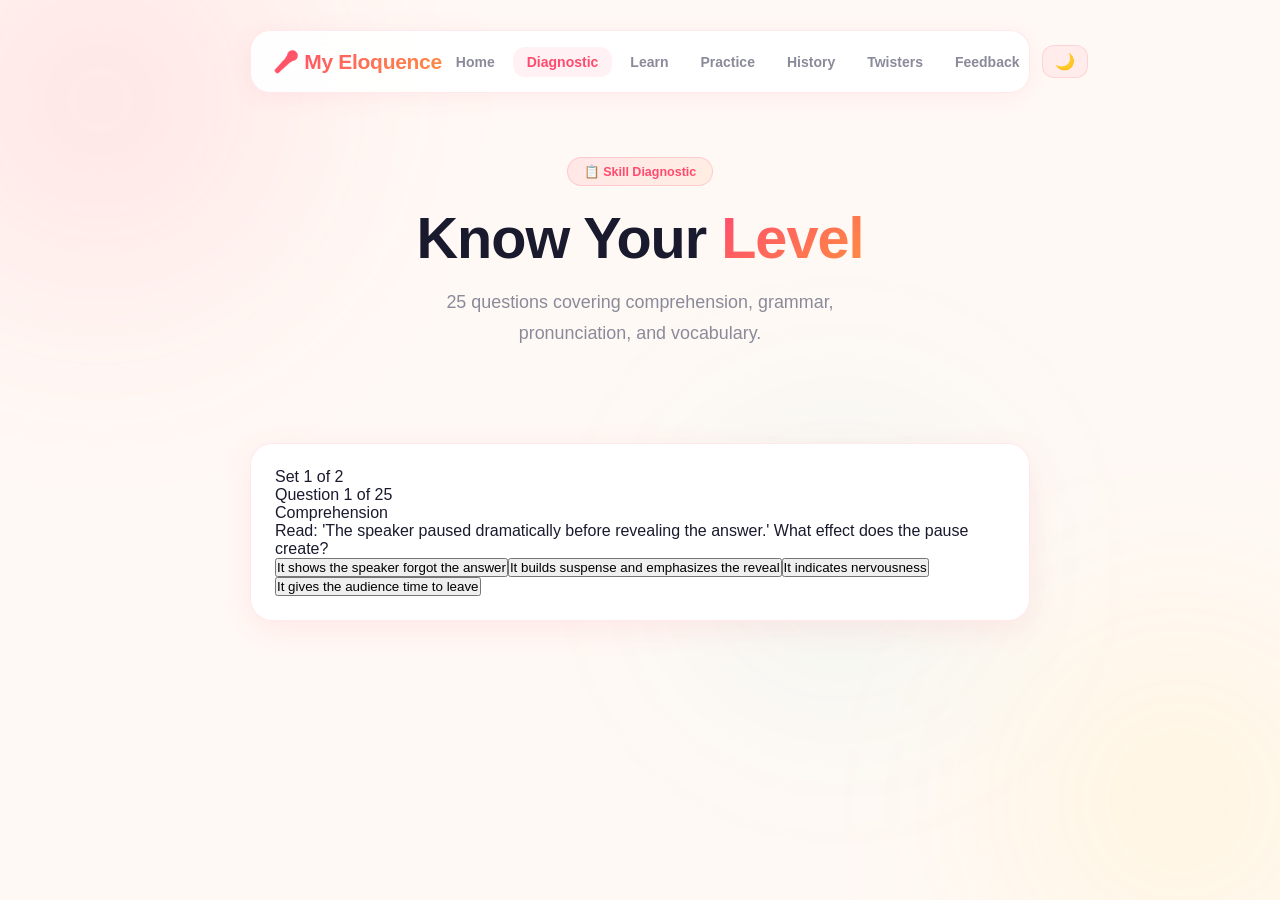
==== commit 402cfa4d: "all fixed" ====
--- a/diagnostic.html
+++ b/diagnostic.html
@@ -6,53 +6,25 @@
   <title>My Eloquence — Diagnostic Test</title>
   <link href="https://fonts.googleapis.com/css2?family=Outfit:wght@400;500;600;700;800;900&display=swap" rel="stylesheet">
   <link rel="stylesheet" href="style.css">
-  <style>
-    .quiz-wrap { animation: fadeUp 0.6s ease both; }
-    .progress-bar-bg { background: rgba(255,75,110,0.12); border-radius: 99px; height: 8px; margin-bottom: 28px; overflow: hidden; }
-    .progress-bar-fill { height: 100%; background: linear-gradient(90deg, var(--primary), var(--accent)); border-radius: 99px; transition: width 0.4s ease; }
-    .q-number { font-size: 0.8rem; font-weight: 800; color: var(--primary); text-transform: uppercase; letter-spacing: 1px; margin-bottom: 10px; }
-    .q-category { display: inline-block; font-size: 0.75rem; font-weight: 700; padding: 3px 12px; border-radius: 99px; margin-bottom: 14px; }
-    .cat-grammar { background: rgba(99,102,241,0.12); color: #6366f1; }
-    .cat-vocabulary { background: rgba(34,211,238,0.12); color: #0891b2; }
-    .cat-pronunciation { background: rgba(251,146,60,0.15); color: #ea580c; }
-    .cat-comprehension { background: rgba(34,197,94,0.12); color: #16a34a; }
-    .q-text { font-size: 1.1rem; font-weight: 700; color: var(--text); margin-bottom: 22px; line-height: 1.6; }
-    .options { display: flex; flex-direction: column; gap: 12px; }
-    .option { background: rgba(255,255,255,0.7); border: 2px solid var(--border); border-radius: 14px; padding: 14px 18px; font-family: 'Outfit', sans-serif; font-size: 0.97rem; font-weight: 600; color: var(--text); cursor: pointer; text-align: left; transition: all 0.2s ease; }
-    .option:hover { border-color: var(--primary); background: rgba(255,75,110,0.06); transform: translateX(4px); }
-    .option.correct { border-color: #22c55e; background: rgba(34,197,94,0.1); color: #15803d; }
-    .option.wrong { border-color: #ef4444; background: rgba(239,68,68,0.1); color: #dc2626; }
-    .option.disabled { pointer-events: none; }
-    .next-btn { display: none; margin-top: 20px; width: 100%; justify-content: center; }
-    .result-wrap { text-align: center; animation: fadeUp 0.7s ease both; }
-    .score-circle { width: 140px; height: 140px; border-radius: 50%; background: linear-gradient(135deg, var(--primary), var(--accent)); display: flex; flex-direction: column; align-items: center; justify-content: center; margin: 0 auto 24px; box-shadow: 0 12px 40px rgba(255,75,110,0.3); }
-    .score-num { font-family: 'Outfit', sans-serif; font-size: 2.8rem; font-weight: 800; color: white; line-height: 1; }
-    .score-label { font-size: 0.8rem; font-weight: 700; color: rgba(255,255,255,0.8); }
-    .level-badge { display: inline-block; font-size: 1.1rem; font-weight: 800; padding: 10px 28px; border-radius: 99px; margin-bottom: 20px; }
-    .level-beginner { background: rgba(239,68,68,0.12); color: #dc2626; border: 2px solid rgba(239,68,68,0.25); }
-    .level-intermediate { background: rgba(251,146,60,0.12); color: #ea580c; border: 2px solid rgba(251,146,60,0.25); }
-    .level-advanced { background: rgba(34,197,94,0.12); color: #16a34a; border: 2px solid rgba(34,197,94,0.25); }
-    .result-msg { font-size: 1rem; color: var(--text-muted); line-height: 1.7; max-width: 420px; margin: 0 auto 28px; }
-    .section-scores { display: grid; grid-template-columns: repeat(2, 1fr); gap: 12px; margin: 24px 0; text-align: left; }
-    .section-score-item { background: rgba(255,255,255,0.7); border: 1px solid var(--border); border-radius: 14px; padding: 14px 16px; }
-    .section-score-item .s-label { font-size: 0.78rem; font-weight: 800; text-transform: uppercase; letter-spacing: 0.8px; color: var(--text-muted); margin-bottom: 6px; }
-    .section-score-item .s-val { font-size: 1.3rem; font-weight: 900; color: var(--primary); }
-    .result-actions { display: flex; gap: 12px; justify-content: center; flex-wrap: wrap; margin-top: 10px; }
-    .set-badge { font-size: 0.75rem; color: var(--text-muted); text-align: right; margin-bottom: 8px; font-weight: 600; }
-    body.dark .option { background: rgba(22,22,31,0.8); color: #f0f0ff; border-color: rgba(124,131,255,0.2); }
-    body.dark .option:hover { background: rgba(124,131,255,0.1); }
-    body.dark .option.correct { background: rgba(34,197,94,0.15); color: #4ade80; }
-    body.dark .option.wrong { background: rgba(239,68,68,0.15); color: #f87171; }
-    body.dark .q-text { color: #f0f0ff; }
-    body.dark .section-score-item { background: rgba(22,22,31,0.8); border-color: rgba(124,131,255,0.2); }
-    body.dark .result-msg { color: #7070a0; }
-    body.dark .progress-bar-bg { background: rgba(124,131,255,0.15); }
-    @media (max-width: 600px) {
-      .section-scores { grid-template-columns: 1fr; }
-      .score-circle { width: 120px; height: 120px; }
-      .score-num { font-size: 2.2rem; }
-    }
-  </style>
+
+  <!-- SEO -->
+  <meta name="description" content="Take the My Eloquence diagnostic test — 25 questions covering grammar, vocabulary, pronunciation, and comprehension to find your English level.">
+  <meta name="keywords" content="English diagnostic test, public speaking level, grammar test, vocabulary test, pronunciation test">
+  <meta name="author" content="My Eloquence">
+  <meta name="robots" content="index, follow">
+  <link rel="canonical" href="https://my-eloquence.github.io/my-eloquence/diagnostic.html">
+
+  <!-- Open Graph -->
+  <meta property="og:type" content="website">
+  <meta property="og:title" content="Diagnostic Test — My Eloquence">
+  <meta property="og:description" content="25 questions to find your public speaking and English skill level. Grammar, vocabulary, pronunciation and comprehension.">
+  <meta property="og:url" content="https://my-eloquence.github.io/my-eloquence/diagnostic.html">
+  <meta property="og:site_name" content="My Eloquence">
+
+  <!-- Twitter Card -->
+  <meta name="twitter:card" content="summary">
+  <meta name="twitter:title" content="Diagnostic Test — My Eloquence">
+  <meta name="twitter:description" content="25 questions to find your public speaking and English skill level.">
 </head>
 <body>
 
@@ -63,7 +35,7 @@
 
 <div class="container">
   <nav>
-    <div class="logo">My Eloquence</div>
+    <div class="logo">🎤 My Eloquence</div>
     <div class="nav-links">
       <a href="index.html">Home</a>
       <a href="diagnostic.html" class="active">Diagnostic</a>
@@ -279,9 +251,5 @@
 </script>
 <script src="nav.js"></script>
 <script type="module" src="login-widget.js"></script>
-<script type="module" src="login-widget.js">
-  
-</script>
-
 </body>
 </html>
--- a/style.css
+++ b/style.css
@@ -28,6 +28,9 @@
 /* ===== RESET ===== */
 *, *::before, *::after { box-sizing: border-box; margin: 0; padding: 0; }
 
+/* ===== FIX: prevent horizontal scroll when drawer is off-screen ===== */
+html { overflow-x: hidden; }
+
 /* ===== BODY ===== */
 body {
   font-family: 'Outfit', sans-serif;
@@ -84,7 +87,7 @@
   padding: 30px 0 60px;
 }
 
-/* ===== NAV ===== */
+/* ===== NAV — desktop ===== */
 nav {
   display: flex;
   justify-content: space-between;
@@ -97,6 +100,8 @@
   border: 1.5px solid var(--border);
   box-shadow: 0 4px 24px rgba(255,75,110,0.08);
   transition: all 0.3s ease;
+  position: relative;
+  z-index: 100;
 }
 
 body.dark nav {
@@ -113,6 +118,7 @@
   -webkit-text-fill-color: transparent;
   background-clip: text;
   letter-spacing: -0.3px;
+  flex-shrink: 0;
 }
 
 body.dark .logo {
@@ -121,6 +127,7 @@
   background-clip: text;
 }
 
+/* Desktop: nav-links is a horizontal flex row */
 .nav-links { display: flex; gap: 4px; align-items: center; }
 
 nav a {
@@ -218,12 +225,8 @@
 }
 .btn-primary:hover { transform: translateY(-2px); box-shadow: 0 14px 32px rgba(255,75,110,0.4); }
 
-body.dark .btn-primary {
-  box-shadow: 0 8px 24px rgba(124,131,255,0.3);
-}
-body.dark .btn-primary:hover {
-  box-shadow: 0 14px 32px rgba(124,131,255,0.4);
-}
+body.dark .btn-primary { box-shadow: 0 8px 24px rgba(124,131,255,0.3); }
+body.dark .btn-primary:hover { box-shadow: 0 14px 32px rgba(124,131,255,0.4); }
 
 .btn-secondary {
   display: inline-flex; align-items: center; gap: 8px;
@@ -239,9 +242,7 @@
   background: rgba(124,131,255,0.08);
   border-color: rgba(124,131,255,0.2);
 }
-body.dark .btn-secondary:hover {
-  background: rgba(124,131,255,0.15);
-}
+body.dark .btn-secondary:hover { background: rgba(124,131,255,0.15); }
 
 .btn-stop {
   display: inline-flex; align-items: center; gap: 8px;
@@ -322,9 +323,7 @@
   white-space: pre-wrap;
 }
 
-body.dark .box {
-  background: rgba(13,13,20,0.8);
-}
+body.dark .box { background: rgba(13,13,20,0.8); }
 
 /* ===== TIMER ===== */
 .timer-display {
@@ -366,7 +365,7 @@
   animation: fadeUp 0.4s ease both;
 }
 
-/* ===== DARK TOGGLE ===== */
+/* ===== DARK TOGGLE (desktop) ===== */
 .dark-toggle {
   background: rgba(255,75,110,0.07);
   border: 1.5px solid rgba(255,75,110,0.15);
@@ -384,38 +383,8 @@
   border-color: rgba(124,131,255,0.2);
 }
 
-/* ===== MOBILE ===== */
-@media (max-width: 600px) {
-  .container { width: 95%; padding: 20px 0 40px; }
-
-  nav {
-    padding: 10px 14px;
-    margin-bottom: 30px;
-    flex-wrap: wrap;
-    gap: 10px;
-  }
-
-  .logo { font-size: 18px; }
-
-  .nav-links {
-    width: 100%;
-    justify-content: center;
-    flex-wrap: wrap;
-    gap: 4px;
-  }
-
-  nav a { padding: 6px 8px; font-size: 12px; }
-  .dark-toggle { padding: 5px 10px; font-size: 14px; }
-  h1 { font-size: 1.9rem; letter-spacing: -0.5px; }
-  .subtitle { font-size: 0.93rem; }
-  .features { grid-template-columns: 1fr; gap: 12px; }
-  .feature-card { padding: 22px 16px; }
-  .btn-primary, .btn-secondary, .btn-stop { width: 100%; justify-content: center; padding: 13px 20px; }
-  .btn-row, .cta-group { flex-direction: column; align-items: center; }
-  .card { padding: 18px; }
-  .record-card { padding: 24px 16px; }
-  .timer-display { font-size: 1.8rem; }
-  /* ===== FEEDBACK BUTTON ===== */
+/* ===== FEEDBACK FAB ===== */
+/* FIX: was incorrectly nested inside @media (max-width:600px) — moved to global scope */
 .feedback-fab {
   position: fixed;
   bottom: 24px;
@@ -440,6 +409,7 @@
 body.dark .feedback-fab { box-shadow: 0 8px 24px rgba(124,131,255,0.35); }
 
 /* ===== FEEDBACK POPUP ===== */
+/* FIX: was incorrectly nested inside @media (max-width:600px) — moved to global scope */
 .feedback-overlay {
   position: fixed; inset: 0; z-index: 9997;
   background: rgba(0,0,0,0.4);
@@ -515,12 +485,10 @@
 .popup-success { text-align: center; padding: 20px 0; display: none; animation: fadeUp 0.4s ease both; }
 .popup-success .ps-icon { font-size: 3rem; margin-bottom: 12px; }
 .popup-success p { color: var(--text-muted); font-size: 0.95rem; }
-}
-/* ═══════════════════════════════════════════════════════════
-   HAMBURGER / MOBILE NAV  —  paste this block into style.css
-   ═══════════════════════════════════════════════════════════ */
-
-/* ── Hamburger button (hidden on desktop) ─────────────────── */
+
+/* =====================================================
+   HAMBURGER BUTTON — hidden on desktop
+   ===================================================== */
 .burger-btn {
   display: none;
   flex-direction: column;
@@ -534,8 +502,8 @@
   border-radius: 12px;
   cursor: pointer;
   padding: 0;
+  flex-shrink: 0;
   transition: background 0.2s ease, border-color 0.2s ease, transform 0.15s ease;
-  flex-shrink: 0;
 }
 
 .burger-btn:hover {
@@ -548,42 +516,33 @@
   background: rgba(124, 131, 255, 0.08);
   border-color: rgba(124, 131, 255, 0.22);
 }
-
 body.dark .burger-btn:hover {
   background: rgba(124, 131, 255, 0.16);
   border-color: rgba(124, 131, 255, 0.4);
 }
 
-/* ── Three lines ──────────────────────────────────────────── */
+/* Three lines */
 .burger-line {
   display: block;
   width: 20px;
   height: 2.5px;
-  background: var(--primary, #ff4b6e);
+  background: var(--primary);
   border-radius: 99px;
   transition: transform 0.3s cubic-bezier(0.4, 0, 0.2, 1),
               opacity   0.2s ease,
               width     0.2s ease;
   transform-origin: center;
 }
-
-body.dark .burger-line {
-  background: #7c83ff;
-}
+body.dark .burger-line { background: #7c83ff; }
 
 /* Animate to × when open */
-.burger-btn.active .burger-line:nth-child(1) {
-  transform: translateY(7.5px) rotate(45deg);
-}
-.burger-btn.active .burger-line:nth-child(2) {
-  opacity: 0;
-  width: 0;
-}
-.burger-btn.active .burger-line:nth-child(3) {
-  transform: translateY(-7.5px) rotate(-45deg);
-}
-
-/* ── Full-screen overlay backdrop ────────────────────────── */
+.burger-btn.active .burger-line:nth-child(1) { transform: translateY(7.5px) rotate(45deg); }
+.burger-btn.active .burger-line:nth-child(2) { opacity: 0; width: 0; }
+.burger-btn.active .burger-line:nth-child(3) { transform: translateY(-7.5px) rotate(-45deg); }
+
+/* =====================================================
+   OVERLAY BACKDROP
+   ===================================================== */
 .nav-overlay {
   display: none;
   position: fixed;
@@ -600,97 +559,107 @@
   opacity: 1;
 }
 
-/* ── Mobile breakpoint ───────────────────────────────────── */
+/* =====================================================
+   MOBILE — single unified breakpoint (replaces the old
+   conflicting @media (max-width:600px) block)
+   ===================================================== */
 @media (max-width: 768px) {
 
-  /* Show the hamburger */
-  .burger-btn {
-    display: flex;
-  }
-
-  /* Make nav a flex row: logo on left, burger on right */
+  /* Container */
+  .container { width: 95%; padding: 20px 0 40px; }
+
+  /* Nav bar: logo left, burger right — no wrapping */
   nav {
-    position: relative;
+    padding: 12px 16px;
+    margin-bottom: 28px;
     display: flex;
     align-items: center;
     justify-content: space-between;
     flex-wrap: nowrap;
-  }
-
-  /* Hide the link list by default; slide in from top */
+    gap: 0;
+  }
+
+  /* Show burger */
+  .burger-btn { display: flex; }
+
+  /* Drawer: fixed panel that slides in from the right.
+     KEY FIXES:
+       - position:fixed so it never widens the page
+       - transform:translateX(100%) hides it off-screen
+       - width: min(280px,80vw) so it never covers everything
+       - z-index:999 (above overlay at 998, below nothing) */
   .nav-links {
-    display: flex;
+    display: flex !important;
     flex-direction: column;
-    align-items: flex-start;
+    align-items: stretch;
     gap: 4px;
 
     position: fixed;
     top: 0;
     right: 0;
+    bottom: 0;
     width: min(280px, 80vw);
-    height: 100dvh;
-    padding: 80px 24px 40px;
+    height: 100%;
+    padding: 80px 16px 40px;
     overflow-y: auto;
-
-    background: rgba(255, 255, 255, 0.97);
+    overflow-x: hidden;
+
+    background: rgba(255, 255, 255, 0.98);
     backdrop-filter: blur(24px);
     -webkit-backdrop-filter: blur(24px);
     border-left: 1.5px solid rgba(255, 75, 110, 0.12);
-    box-shadow: -12px 0 48px rgba(255, 75, 110, 0.08);
+    box-shadow: -8px 0 40px rgba(255, 75, 110, 0.1);
 
     z-index: 999;
 
+    /* Start fully off-screen — no layout impact */
     transform: translateX(100%);
     transition: transform 0.32s cubic-bezier(0.4, 0, 0.2, 1);
+    will-change: transform;
   }
 
   body.dark .nav-links {
-    background: rgba(16, 16, 28, 0.97);
+    background: rgba(16, 16, 28, 0.98);
     border-left-color: rgba(124, 131, 255, 0.14);
-    box-shadow: -12px 0 48px rgba(124, 131, 255, 0.08);
-  }
-
-  /* Slide in */
-  .nav-links.open {
-    transform: translateX(0);
-  }
-
-  /* Individual links in the drawer */
+    box-shadow: -8px 0 40px rgba(124, 131, 255, 0.08);
+  }
+
+  /* Slide in when JS adds .open */
+  .nav-links.open { transform: translateX(0); }
+
+  /* Links inside drawer */
   .nav-links a {
+    display: block;
     width: 100%;
     padding: 13px 16px;
     border-radius: 14px;
     font-size: 0.97rem;
     font-weight: 700;
-    color: var(--text, #1a1a2e);
+    color: var(--text);
     text-decoration: none;
     transition: background 0.18s ease, color 0.18s ease, transform 0.15s ease;
   }
-
   .nav-links a:hover {
     background: rgba(255, 75, 110, 0.08);
     color: #ff4b6e;
     transform: translateX(4px);
   }
-
   .nav-links a.active {
     background: rgba(255, 75, 110, 0.1);
     color: #ff4b6e;
   }
-
-  body.dark .nav-links a {
-    color: #f0f0ff;
-  }
+  body.dark .nav-links a { color: #f0f0ff; }
   body.dark .nav-links a:hover,
   body.dark .nav-links a.active {
     background: rgba(124, 131, 255, 0.12);
     color: #7c83ff;
   }
 
-  /* Dark-toggle button sits at the bottom of the drawer */
+  /* Dark toggle at bottom of drawer */
   .nav-links .dark-toggle {
-    margin-top: auto;
+    display: block;
     width: 100%;
+    margin-top: 16px;
     text-align: left;
     padding: 13px 16px;
     border-radius: 14px;
@@ -700,13 +669,26 @@
     cursor: pointer;
     transition: background 0.18s ease;
   }
-
   body.dark .nav-links .dark-toggle {
     background: rgba(124, 131, 255, 0.07);
     border-color: rgba(124, 131, 255, 0.18);
   }
-}
-
-/* ═══════════════════════════════════════════════════════════
-   END HAMBURGER / MOBILE NAV
-   ═══════════════════════════════════════════════════════════ */
+
+  /* General layout fixes */
+  .logo { font-size: 18px; }
+  h1 { font-size: 1.9rem; letter-spacing: -0.5px; }
+  .subtitle { font-size: 0.93rem; }
+  .features { grid-template-columns: 1fr; gap: 12px; }
+  .feature-card { padding: 22px 16px; }
+  .btn-primary, .btn-secondary, .btn-stop { width: 100%; justify-content: center; padding: 13px 20px; }
+  .btn-row, .cta-group { flex-direction: column; align-items: center; }
+  .card { padding: 18px; }
+  .record-card { padding: 24px 16px; }
+  .timer-display { font-size: 1.8rem; }
+}
+
+/* Extra small phones */
+@media (max-width: 380px) {
+  nav { padding: 10px 12px; }
+  .logo { font-size: 16px; }
+}
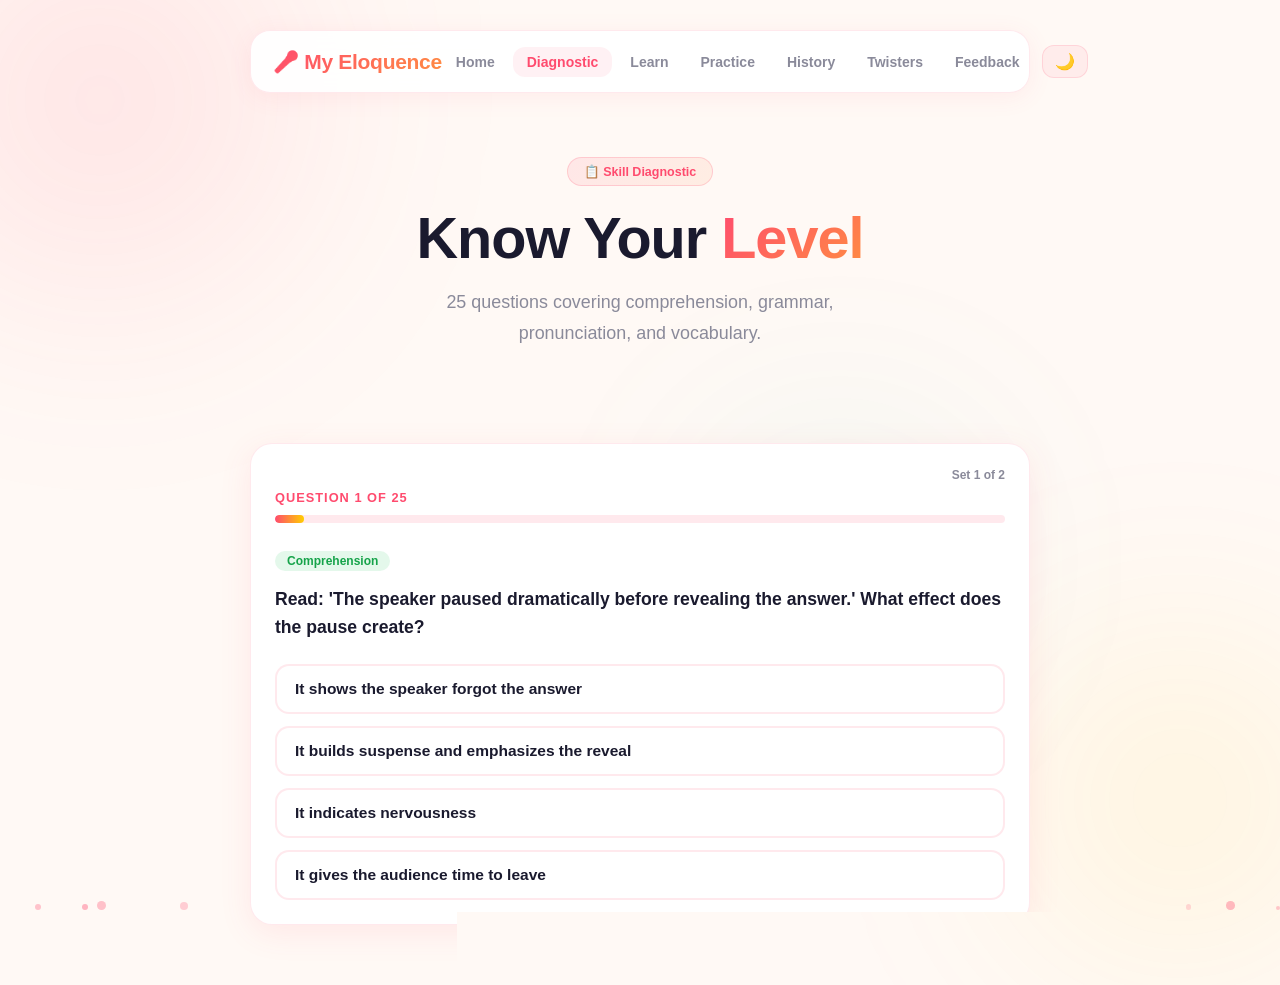
==== commit 06b8d41c: "all changes are correct" ====
--- a/diagnostic.html
+++ b/diagnostic.html
@@ -25,6 +25,54 @@
   <meta name="twitter:card" content="summary">
   <meta name="twitter:title" content="Diagnostic Test — My Eloquence">
   <meta name="twitter:description" content="25 questions to find your public speaking and English skill level.">
+
+  <style>
+    .quiz-wrap { animation: fadeUp 0.6s ease both; }
+    .progress-bar-bg { background: rgba(255,75,110,0.12); border-radius: 99px; height: 8px; margin-bottom: 28px; overflow: hidden; }
+    .progress-bar-fill { height: 100%; background: linear-gradient(90deg, var(--primary), var(--accent)); border-radius: 99px; transition: width 0.4s ease; }
+    .q-number { font-size: 0.8rem; font-weight: 800; color: var(--primary); text-transform: uppercase; letter-spacing: 1px; margin-bottom: 10px; }
+    .q-category { display: inline-block; font-size: 0.75rem; font-weight: 700; padding: 3px 12px; border-radius: 99px; margin-bottom: 14px; }
+    .cat-grammar { background: rgba(99,102,241,0.12); color: #6366f1; }
+    .cat-vocabulary { background: rgba(34,211,238,0.12); color: #0891b2; }
+    .cat-pronunciation { background: rgba(251,146,60,0.15); color: #ea580c; }
+    .cat-comprehension { background: rgba(34,197,94,0.12); color: #16a34a; }
+    .q-text { font-size: 1.1rem; font-weight: 700; color: var(--text); margin-bottom: 22px; line-height: 1.6; }
+    .options { display: flex; flex-direction: column; gap: 12px; }
+    .option { background: rgba(255,255,255,0.7); border: 2px solid var(--border); border-radius: 14px; padding: 14px 18px; font-family: 'Outfit', sans-serif; font-size: 0.97rem; font-weight: 600; color: var(--text); cursor: pointer; text-align: left; transition: all 0.2s ease; }
+    .option:hover { border-color: var(--primary); background: rgba(255,75,110,0.06); transform: translateX(4px); }
+    .option.correct { border-color: #22c55e; background: rgba(34,197,94,0.1); color: #15803d; }
+    .option.wrong { border-color: #ef4444; background: rgba(239,68,68,0.1); color: #dc2626; }
+    .option.disabled { pointer-events: none; }
+    .next-btn { display: none; margin-top: 20px; width: 100%; justify-content: center; }
+    .result-wrap { text-align: center; animation: fadeUp 0.7s ease both; }
+    .score-circle { width: 140px; height: 140px; border-radius: 50%; background: linear-gradient(135deg, var(--primary), var(--accent)); display: flex; flex-direction: column; align-items: center; justify-content: center; margin: 0 auto 24px; box-shadow: 0 12px 40px rgba(255,75,110,0.3); }
+    .score-num { font-family: 'Outfit', sans-serif; font-size: 2.8rem; font-weight: 800; color: white; line-height: 1; }
+    .score-label { font-size: 0.8rem; font-weight: 700; color: rgba(255,255,255,0.8); }
+    .level-badge { display: inline-block; font-size: 1.1rem; font-weight: 800; padding: 10px 28px; border-radius: 99px; margin-bottom: 20px; }
+    .level-beginner { background: rgba(239,68,68,0.12); color: #dc2626; border: 2px solid rgba(239,68,68,0.25); }
+    .level-intermediate { background: rgba(251,146,60,0.12); color: #ea580c; border: 2px solid rgba(251,146,60,0.25); }
+    .level-advanced { background: rgba(34,197,94,0.12); color: #16a34a; border: 2px solid rgba(34,197,94,0.25); }
+    .result-msg { font-size: 1rem; color: var(--text-muted); line-height: 1.7; max-width: 420px; margin: 0 auto 28px; }
+    .section-scores { display: grid; grid-template-columns: repeat(2, 1fr); gap: 12px; margin: 24px 0; text-align: left; }
+    .section-score-item { background: rgba(255,255,255,0.7); border: 1px solid var(--border); border-radius: 14px; padding: 14px 16px; }
+    .section-score-item .s-label { font-size: 0.78rem; font-weight: 800; text-transform: uppercase; letter-spacing: 0.8px; color: var(--text-muted); margin-bottom: 6px; }
+    .section-score-item .s-val { font-size: 1.3rem; font-weight: 900; color: var(--primary); }
+    .result-actions { display: flex; gap: 12px; justify-content: center; flex-wrap: wrap; margin-top: 10px; }
+    .set-badge { font-size: 0.75rem; color: var(--text-muted); text-align: right; margin-bottom: 8px; font-weight: 600; }
+    body.dark .option { background: rgba(22,22,31,0.8); color: #f0f0ff; border-color: rgba(124,131,255,0.2); }
+    body.dark .option:hover { background: rgba(124,131,255,0.1); }
+    body.dark .option.correct { background: rgba(34,197,94,0.15); color: #4ade80; }
+    body.dark .option.wrong { background: rgba(239,68,68,0.15); color: #f87171; }
+    body.dark .q-text { color: #f0f0ff; }
+    body.dark .section-score-item { background: rgba(22,22,31,0.8); border-color: rgba(124,131,255,0.2); }
+    body.dark .result-msg { color: #7070a0; }
+    body.dark .progress-bar-bg { background: rgba(124,131,255,0.15); }
+    @media (max-width: 600px) {
+      .section-scores { grid-template-columns: 1fr; }
+      .score-circle { width: 120px; height: 120px; }
+      .score-num { font-size: 2.2rem; }
+    }
+  </style>
 </head>
 <body>
 
@@ -247,7 +295,6 @@
 }
 
 loadQuestion();
-
 </script>
 <script src="nav.js"></script>
 <script type="module" src="login-widget.js"></script>
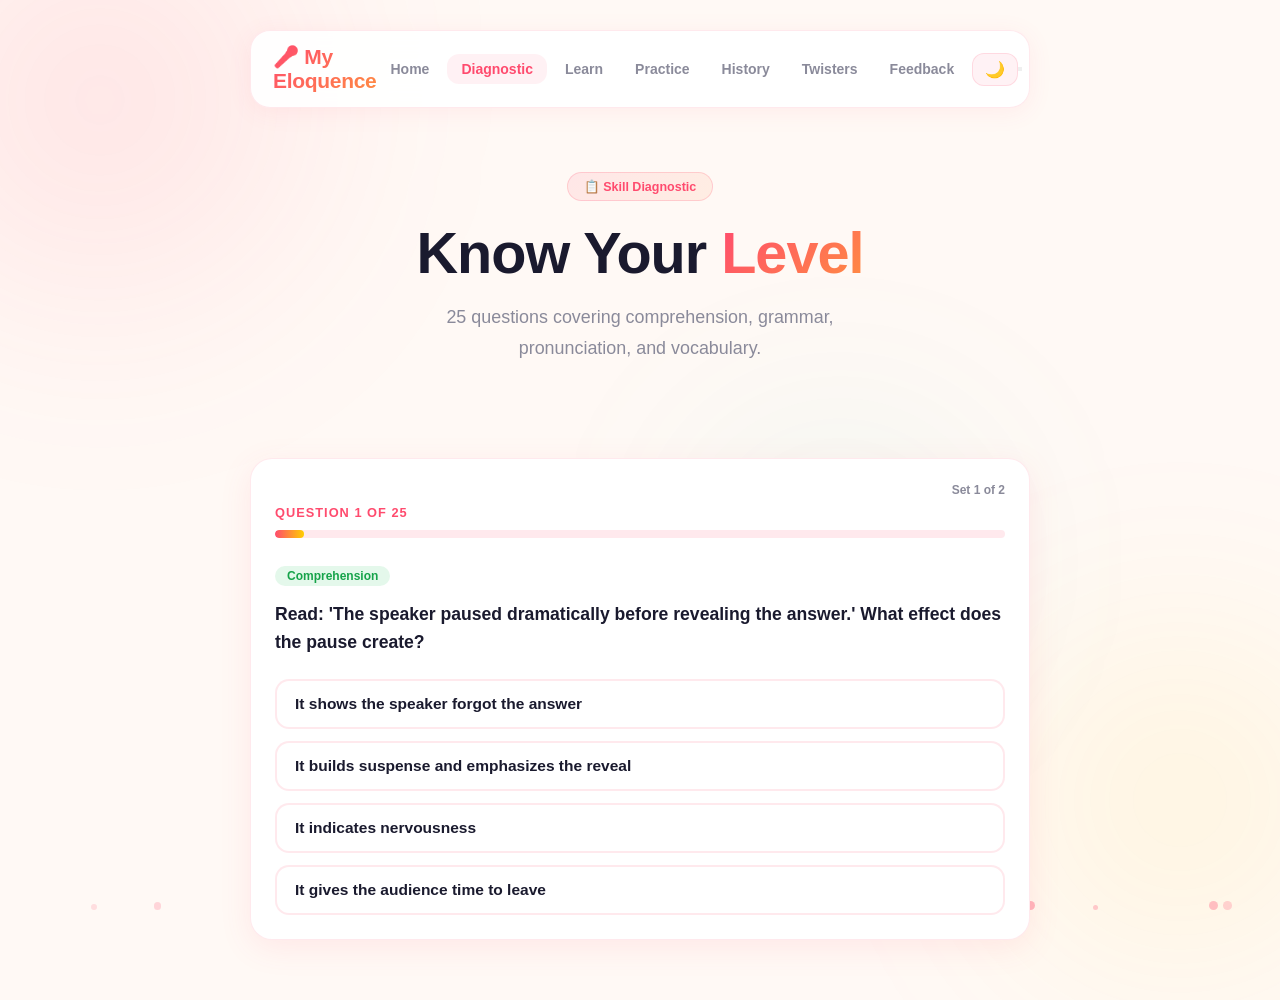
==== commit 7deead91: "bug fixed" ====
--- a/diagnostic.html
+++ b/diagnostic.html
@@ -84,7 +84,7 @@
 <div class="container">
   <nav>
     <div class="logo">🎤 My Eloquence</div>
-    <div class="nav-links">
+    <div class="nav-links" id="navLinks">
       <a href="index.html">Home</a>
       <a href="diagnostic.html" class="active">Diagnostic</a>
       <a href="learn.html">Learn</a>
@@ -92,7 +92,12 @@
       <a href="history.html">History</a>
       <a href="twisters.html">Twisters</a>
       <a href="feedback.html">Feedback</a>
+    </div>
+    <div class="nav-right">
       <button class="dark-toggle" id="darkToggle" onclick="toggleDark()">🌙</button>
+      <button class="hamburger" id="hamburger" onclick="toggleMenu()" aria-label="Open menu">
+        <span></span><span></span><span></span>
+      </button>
     </div>
   </nav>
 
@@ -272,15 +277,17 @@
 }
 
 function toggleDark() {
-  document.body.classList.toggle('dark');
-  const btn = document.getElementById('darkToggle');
-  btn.textContent = document.body.classList.contains('dark') ? '☀️' : '🌙';
-  localStorage.setItem('dark', document.body.classList.contains('dark'));
-}
+    document.body.classList.toggle('dark');
+    var isDark = document.body.classList.contains('dark');
+    var btn = document.getElementById('darkToggle');
+    if (btn) btn.textContent = isDark ? '☀️' : '🌙';
+    localStorage.setItem('dark', isDark);
+  }
 if (localStorage.getItem('dark') === 'true') {
-  document.body.classList.add('dark');
-  document.getElementById('darkToggle').textContent = '☀️';
-}
+    document.body.classList.add('dark');
+    var btn = document.getElementById('darkToggle');
+    if (btn) btn.textContent = '☀️';
+  }
 
 const diagParticles = document.getElementById('particles');
 for (let i = 0; i < 18; i++) {
--- a/style.css
+++ b/style.css
@@ -28,9 +28,6 @@
 /* ===== RESET ===== */
 *, *::before, *::after { box-sizing: border-box; margin: 0; padding: 0; }
 
-/* ===== FIX: prevent horizontal scroll when drawer is off-screen ===== */
-html { overflow-x: hidden; }
-
 /* ===== BODY ===== */
 body {
   font-family: 'Outfit', sans-serif;
@@ -87,7 +84,7 @@
   padding: 30px 0 60px;
 }
 
-/* ===== NAV — desktop ===== */
+/* ===== NAV ===== */
 nav {
   display: flex;
   justify-content: space-between;
@@ -100,8 +97,6 @@
   border: 1.5px solid var(--border);
   box-shadow: 0 4px 24px rgba(255,75,110,0.08);
   transition: all 0.3s ease;
-  position: relative;
-  z-index: 100;
 }
 
 body.dark nav {
@@ -118,7 +113,6 @@
   -webkit-text-fill-color: transparent;
   background-clip: text;
   letter-spacing: -0.3px;
-  flex-shrink: 0;
 }
 
 body.dark .logo {
@@ -127,8 +121,8 @@
   background-clip: text;
 }
 
-/* Desktop: nav-links is a horizontal flex row */
 .nav-links { display: flex; gap: 4px; align-items: center; }
+@media (min-width: 769px) { .hamburger { display: none !important; } }
 
 nav a {
   text-decoration: none;
@@ -225,8 +219,12 @@
 }
 .btn-primary:hover { transform: translateY(-2px); box-shadow: 0 14px 32px rgba(255,75,110,0.4); }
 
-body.dark .btn-primary { box-shadow: 0 8px 24px rgba(124,131,255,0.3); }
-body.dark .btn-primary:hover { box-shadow: 0 14px 32px rgba(124,131,255,0.4); }
+body.dark .btn-primary {
+  box-shadow: 0 8px 24px rgba(124,131,255,0.3);
+}
+body.dark .btn-primary:hover {
+  box-shadow: 0 14px 32px rgba(124,131,255,0.4);
+}
 
 .btn-secondary {
   display: inline-flex; align-items: center; gap: 8px;
@@ -242,7 +240,9 @@
   background: rgba(124,131,255,0.08);
   border-color: rgba(124,131,255,0.2);
 }
-body.dark .btn-secondary:hover { background: rgba(124,131,255,0.15); }
+body.dark .btn-secondary:hover {
+  background: rgba(124,131,255,0.15);
+}
 
 .btn-stop {
   display: inline-flex; align-items: center; gap: 8px;
@@ -323,7 +323,9 @@
   white-space: pre-wrap;
 }
 
-body.dark .box { background: rgba(13,13,20,0.8); }
+body.dark .box {
+  background: rgba(13,13,20,0.8);
+}
 
 /* ===== TIMER ===== */
 .timer-display {
@@ -365,7 +367,7 @@
   animation: fadeUp 0.4s ease both;
 }
 
-/* ===== DARK TOGGLE (desktop) ===== */
+/* ===== DARK TOGGLE ===== */
 .dark-toggle {
   background: rgba(255,75,110,0.07);
   border: 1.5px solid rgba(255,75,110,0.15);
@@ -383,8 +385,98 @@
   border-color: rgba(124,131,255,0.2);
 }
 
-/* ===== FEEDBACK FAB ===== */
-/* FIX: was incorrectly nested inside @media (max-width:600px) — moved to global scope */
+/* ===== HAMBURGER ===== */
+.hamburger {
+  display: none;
+  flex-direction: column;
+  gap: 5px;
+  background: rgba(255,75,110,0.07);
+  border: 1.5px solid rgba(255,75,110,0.15);
+  border-radius: 12px;
+  padding: 8px 10px;
+  cursor: pointer;
+  transition: all 0.2s ease;
+  flex-shrink: 0;
+}
+.hamburger:hover { background: rgba(255,75,110,0.14); }
+body.dark .hamburger { background: rgba(124,131,255,0.1); border-color: rgba(124,131,255,0.2); }
+.hamburger span {
+  display: block;
+  width: 20px;
+  height: 2.5px;
+  background: var(--primary);
+  border-radius: 3px;
+  transition: all 0.3s ease;
+  transform-origin: center;
+}
+.hamburger.open span:nth-child(1) { transform: translateY(7.5px) rotate(45deg); }
+.hamburger.open span:nth-child(2) { opacity: 0; transform: scaleX(0); }
+.hamburger.open span:nth-child(3) { transform: translateY(-7.5px) rotate(-45deg); }
+
+.nav-right {
+  display: flex;
+  align-items: center;
+  gap: 8px;
+  flex-shrink: 0;
+}
+
+/* ===== MOBILE ===== */
+@media (max-width: 768px) {
+  .hamburger { display: flex; }
+
+  nav {
+    position: relative;
+    padding: 10px 14px;
+    margin-bottom: 30px;
+    flex-wrap: nowrap;
+    align-items: center;
+  }
+
+  .logo { font-size: 18px; }
+
+  .nav-links {
+    display: none;
+    position: absolute;
+    top: calc(100% + 10px);
+    left: 0;
+    right: 0;
+    background: rgba(255,255,255,0.98);
+    backdrop-filter: blur(20px);
+    border: 1.5px solid var(--border);
+    border-radius: 18px;
+    padding: 10px;
+    flex-direction: column;
+    gap: 2px;
+    box-shadow: 0 12px 40px rgba(255,75,110,0.12);
+    z-index: 999;
+  }
+  body.dark .nav-links {
+    background: rgba(22,22,31,0.98);
+    box-shadow: 0 12px 40px rgba(124,131,255,0.12);
+  }
+  .nav-links.open { display: flex; }
+  nav a {
+    padding: 11px 16px !important;
+    font-size: 15px !important;
+    border-radius: 12px;
+    width: 100%;
+    text-align: left;
+  }
+
+  /* Hide the dark-toggle inside nav-links on mobile — it lives in nav-right */
+  .nav-links .dark-toggle { display: none; }
+
+  .dark-toggle { padding: 5px 10px; font-size: 14px; }
+  h1 { font-size: 1.9rem; letter-spacing: -0.5px; }
+  .subtitle { font-size: 0.93rem; }
+  .features { grid-template-columns: 1fr; gap: 12px; }
+  .feature-card { padding: 22px 16px; }
+  .btn-primary, .btn-secondary, .btn-stop { width: 100%; justify-content: center; padding: 13px 20px; }
+  .btn-row, .cta-group { flex-direction: column; align-items: center; }
+  .card { padding: 18px; }
+  .record-card { padding: 24px 16px; }
+  .timer-display { font-size: 1.8rem; }
+  /* ===== FEEDBACK BUTTON ===== */
 .feedback-fab {
   position: fixed;
   bottom: 24px;
@@ -409,7 +501,6 @@
 body.dark .feedback-fab { box-shadow: 0 8px 24px rgba(124,131,255,0.35); }
 
 /* ===== FEEDBACK POPUP ===== */
-/* FIX: was incorrectly nested inside @media (max-width:600px) — moved to global scope */
 .feedback-overlay {
   position: fixed; inset: 0; z-index: 9997;
   background: rgba(0,0,0,0.4);
@@ -485,210 +576,4 @@
 .popup-success { text-align: center; padding: 20px 0; display: none; animation: fadeUp 0.4s ease both; }
 .popup-success .ps-icon { font-size: 3rem; margin-bottom: 12px; }
 .popup-success p { color: var(--text-muted); font-size: 0.95rem; }
-
-/* =====================================================
-   HAMBURGER BUTTON — hidden on desktop
-   ===================================================== */
-.burger-btn {
-  display: none;
-  flex-direction: column;
-  justify-content: center;
-  align-items: center;
-  gap: 5px;
-  width: 42px;
-  height: 42px;
-  background: rgba(255, 75, 110, 0.07);
-  border: 1.5px solid rgba(255, 75, 110, 0.18);
-  border-radius: 12px;
-  cursor: pointer;
-  padding: 0;
-  flex-shrink: 0;
-  transition: background 0.2s ease, border-color 0.2s ease, transform 0.15s ease;
-}
-
-.burger-btn:hover {
-  background: rgba(255, 75, 110, 0.14);
-  border-color: rgba(255, 75, 110, 0.35);
-  transform: scale(1.04);
-}
-
-body.dark .burger-btn {
-  background: rgba(124, 131, 255, 0.08);
-  border-color: rgba(124, 131, 255, 0.22);
-}
-body.dark .burger-btn:hover {
-  background: rgba(124, 131, 255, 0.16);
-  border-color: rgba(124, 131, 255, 0.4);
-}
-
-/* Three lines */
-.burger-line {
-  display: block;
-  width: 20px;
-  height: 2.5px;
-  background: var(--primary);
-  border-radius: 99px;
-  transition: transform 0.3s cubic-bezier(0.4, 0, 0.2, 1),
-              opacity   0.2s ease,
-              width     0.2s ease;
-  transform-origin: center;
-}
-body.dark .burger-line { background: #7c83ff; }
-
-/* Animate to × when open */
-.burger-btn.active .burger-line:nth-child(1) { transform: translateY(7.5px) rotate(45deg); }
-.burger-btn.active .burger-line:nth-child(2) { opacity: 0; width: 0; }
-.burger-btn.active .burger-line:nth-child(3) { transform: translateY(-7.5px) rotate(-45deg); }
-
-/* =====================================================
-   OVERLAY BACKDROP
-   ===================================================== */
-.nav-overlay {
-  display: none;
-  position: fixed;
-  inset: 0;
-  background: rgba(10, 10, 20, 0.45);
-  backdrop-filter: blur(4px);
-  -webkit-backdrop-filter: blur(4px);
-  z-index: 998;
-  opacity: 0;
-  transition: opacity 0.25s ease;
-}
-.nav-overlay.visible {
-  display: block;
-  opacity: 1;
-}
-
-/* =====================================================
-   MOBILE — single unified breakpoint (replaces the old
-   conflicting @media (max-width:600px) block)
-   ===================================================== */
-@media (max-width: 768px) {
-
-  /* Container */
-  .container { width: 95%; padding: 20px 0 40px; }
-
-  /* Nav bar: logo left, burger right — no wrapping */
-  nav {
-    padding: 12px 16px;
-    margin-bottom: 28px;
-    display: flex;
-    align-items: center;
-    justify-content: space-between;
-    flex-wrap: nowrap;
-    gap: 0;
-  }
-
-  /* Show burger */
-  .burger-btn { display: flex; }
-
-  /* Drawer: fixed panel that slides in from the right.
-     KEY FIXES:
-       - position:fixed so it never widens the page
-       - transform:translateX(100%) hides it off-screen
-       - width: min(280px,80vw) so it never covers everything
-       - z-index:999 (above overlay at 998, below nothing) */
-  .nav-links {
-    display: flex !important;
-    flex-direction: column;
-    align-items: stretch;
-    gap: 4px;
-
-    position: fixed;
-    top: 0;
-    right: 0;
-    bottom: 0;
-    width: min(280px, 80vw);
-    height: 100%;
-    padding: 80px 16px 40px;
-    overflow-y: auto;
-    overflow-x: hidden;
-
-    background: rgba(255, 255, 255, 0.98);
-    backdrop-filter: blur(24px);
-    -webkit-backdrop-filter: blur(24px);
-    border-left: 1.5px solid rgba(255, 75, 110, 0.12);
-    box-shadow: -8px 0 40px rgba(255, 75, 110, 0.1);
-
-    z-index: 999;
-
-    /* Start fully off-screen — no layout impact */
-    transform: translateX(100%);
-    transition: transform 0.32s cubic-bezier(0.4, 0, 0.2, 1);
-    will-change: transform;
-  }
-
-  body.dark .nav-links {
-    background: rgba(16, 16, 28, 0.98);
-    border-left-color: rgba(124, 131, 255, 0.14);
-    box-shadow: -8px 0 40px rgba(124, 131, 255, 0.08);
-  }
-
-  /* Slide in when JS adds .open */
-  .nav-links.open { transform: translateX(0); }
-
-  /* Links inside drawer */
-  .nav-links a {
-    display: block;
-    width: 100%;
-    padding: 13px 16px;
-    border-radius: 14px;
-    font-size: 0.97rem;
-    font-weight: 700;
-    color: var(--text);
-    text-decoration: none;
-    transition: background 0.18s ease, color 0.18s ease, transform 0.15s ease;
-  }
-  .nav-links a:hover {
-    background: rgba(255, 75, 110, 0.08);
-    color: #ff4b6e;
-    transform: translateX(4px);
-  }
-  .nav-links a.active {
-    background: rgba(255, 75, 110, 0.1);
-    color: #ff4b6e;
-  }
-  body.dark .nav-links a { color: #f0f0ff; }
-  body.dark .nav-links a:hover,
-  body.dark .nav-links a.active {
-    background: rgba(124, 131, 255, 0.12);
-    color: #7c83ff;
-  }
-
-  /* Dark toggle at bottom of drawer */
-  .nav-links .dark-toggle {
-    display: block;
-    width: 100%;
-    margin-top: 16px;
-    text-align: left;
-    padding: 13px 16px;
-    border-radius: 14px;
-    background: rgba(255, 75, 110, 0.05);
-    border: 1.5px solid rgba(255, 75, 110, 0.14);
-    font-size: 1rem;
-    cursor: pointer;
-    transition: background 0.18s ease;
-  }
-  body.dark .nav-links .dark-toggle {
-    background: rgba(124, 131, 255, 0.07);
-    border-color: rgba(124, 131, 255, 0.18);
-  }
-
-  /* General layout fixes */
-  .logo { font-size: 18px; }
-  h1 { font-size: 1.9rem; letter-spacing: -0.5px; }
-  .subtitle { font-size: 0.93rem; }
-  .features { grid-template-columns: 1fr; gap: 12px; }
-  .feature-card { padding: 22px 16px; }
-  .btn-primary, .btn-secondary, .btn-stop { width: 100%; justify-content: center; padding: 13px 20px; }
-  .btn-row, .cta-group { flex-direction: column; align-items: center; }
-  .card { padding: 18px; }
-  .record-card { padding: 24px 16px; }
-  .timer-display { font-size: 1.8rem; }
-}
-
-/* Extra small phones */
-@media (max-width: 380px) {
-  nav { padding: 10px 12px; }
-  .logo { font-size: 16px; }
 }
